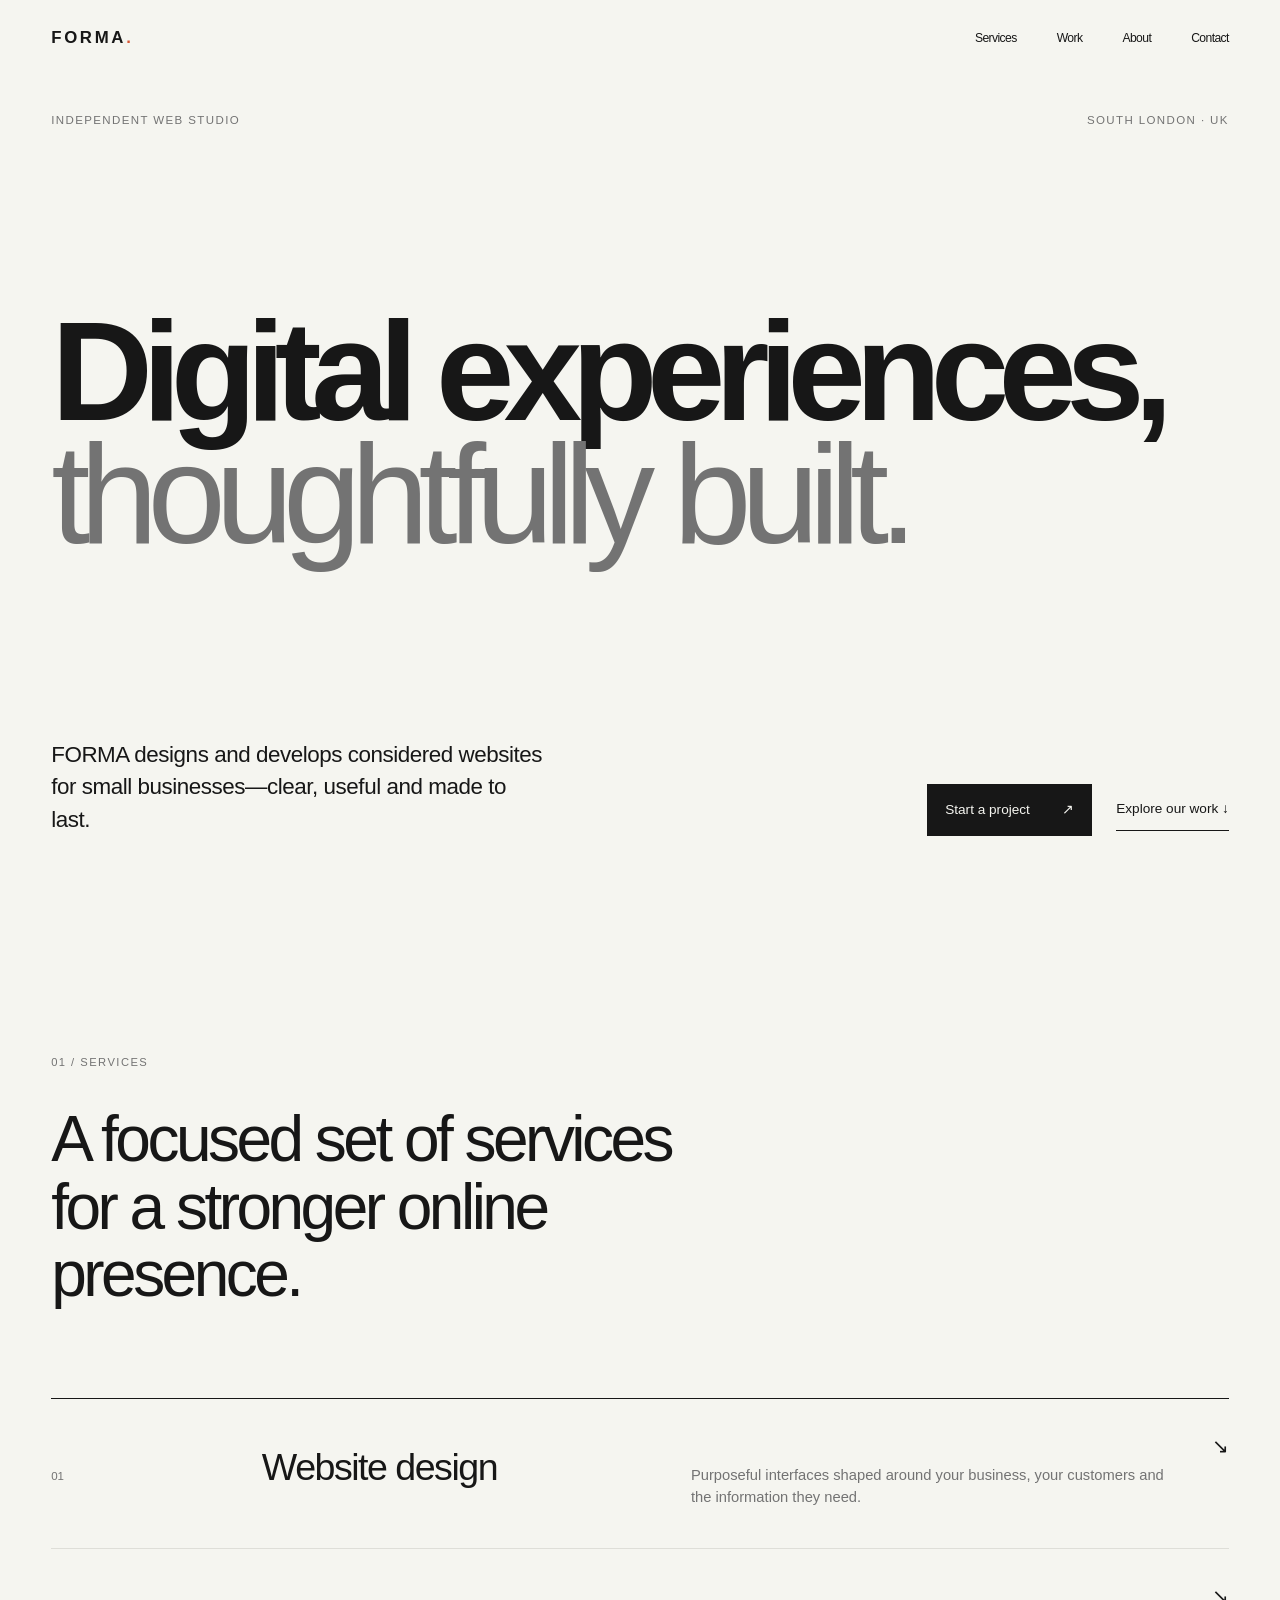
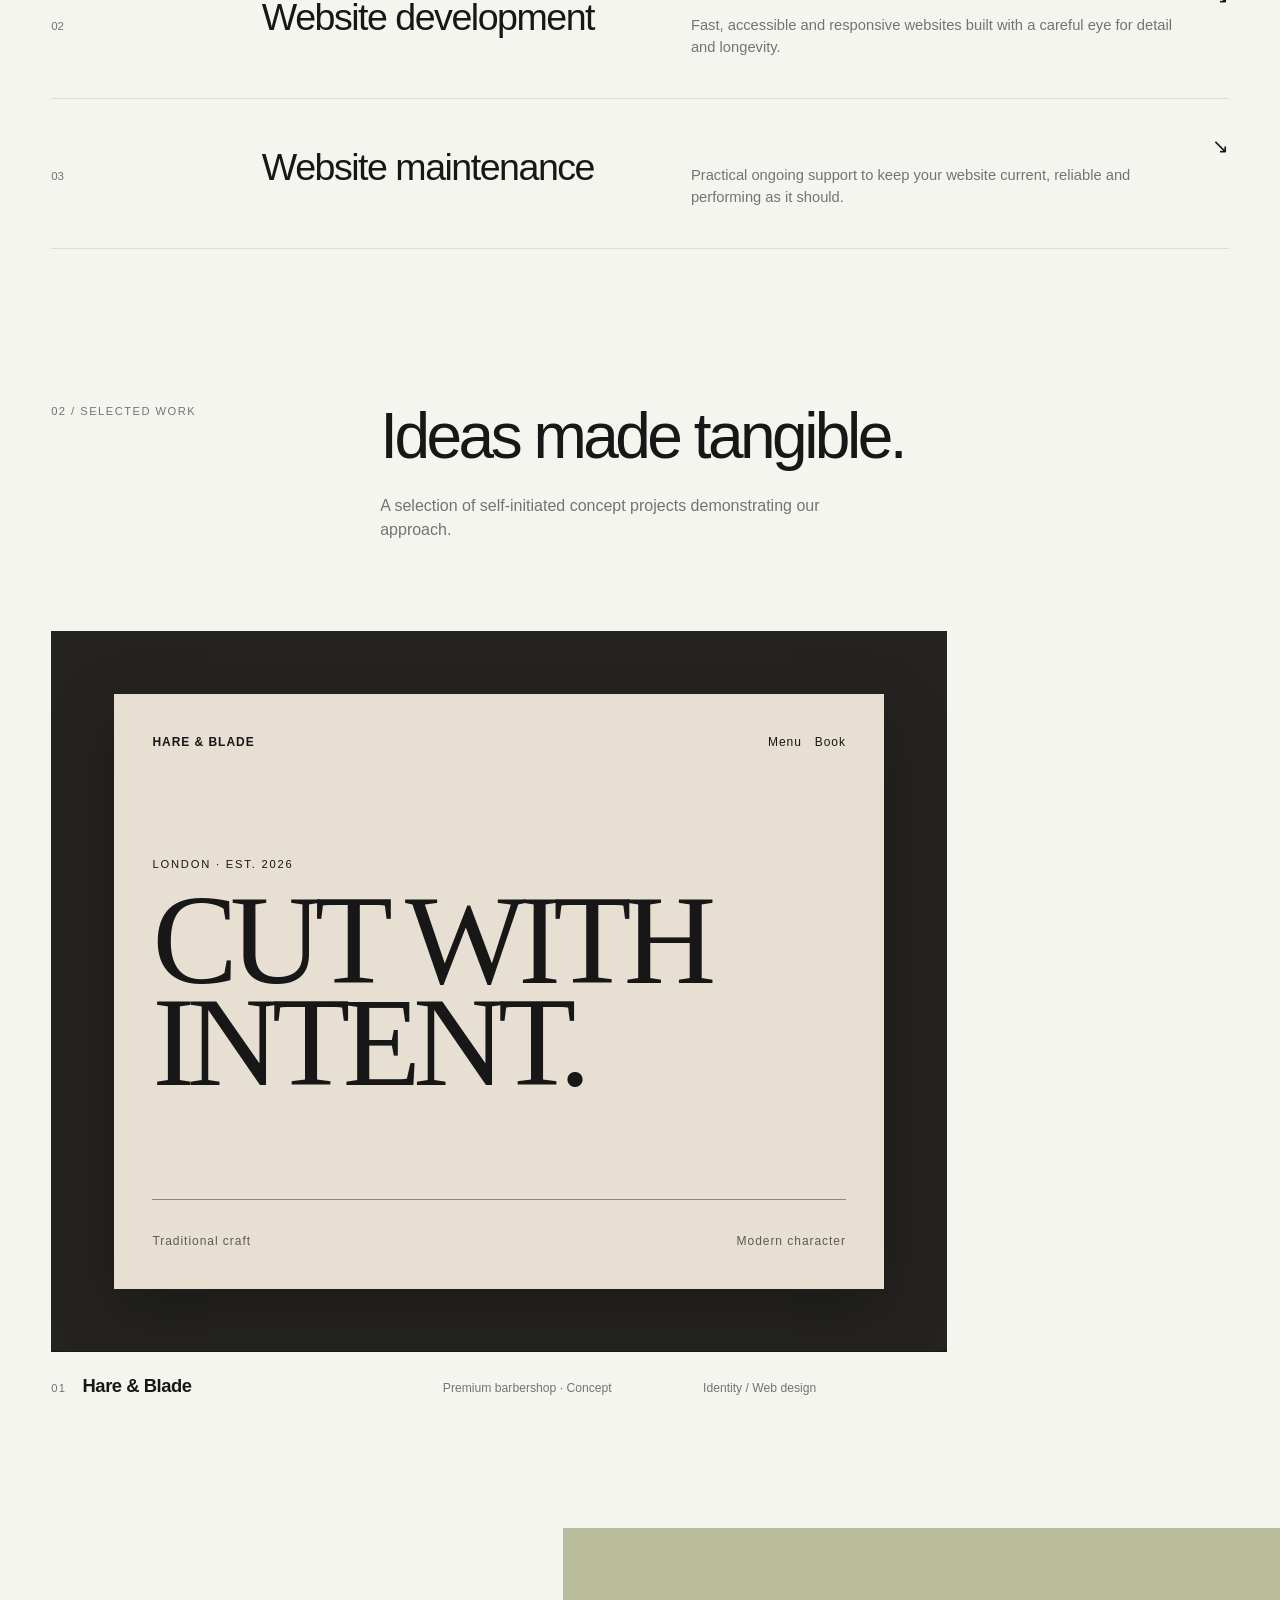
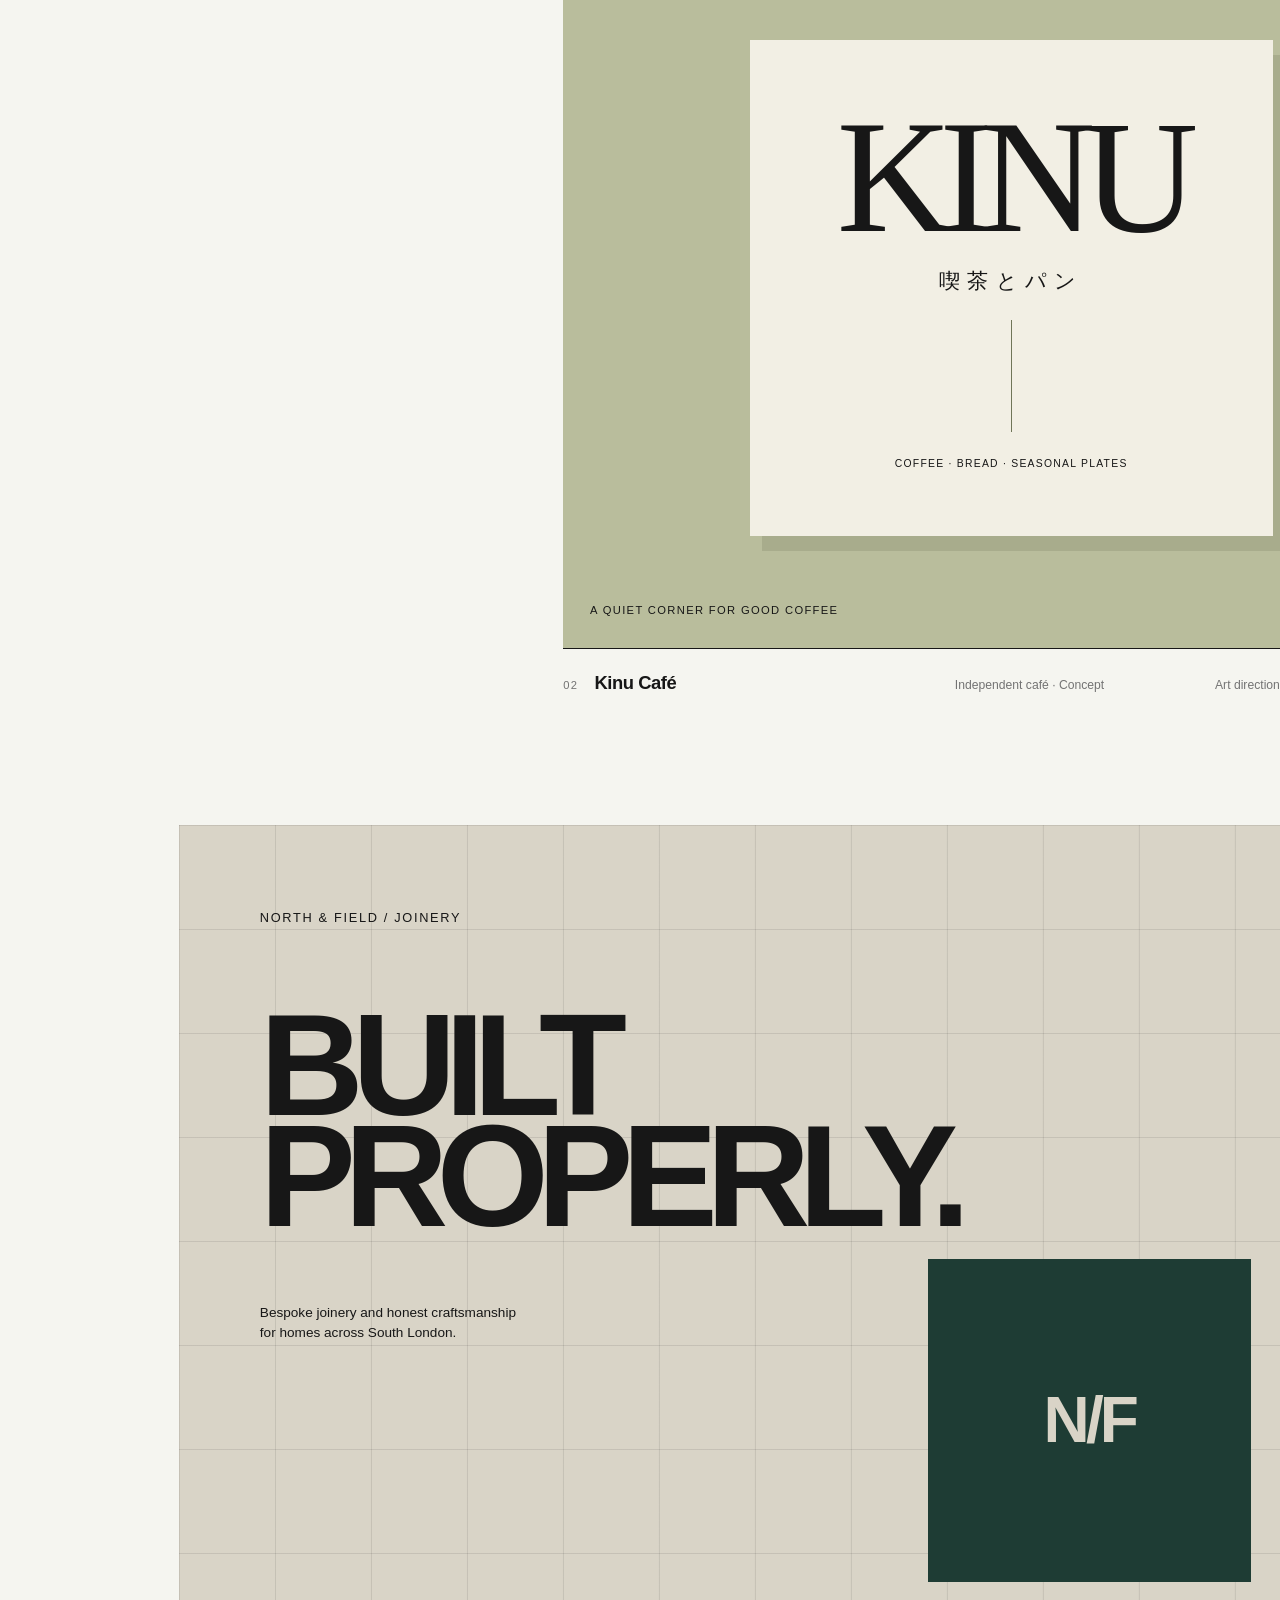
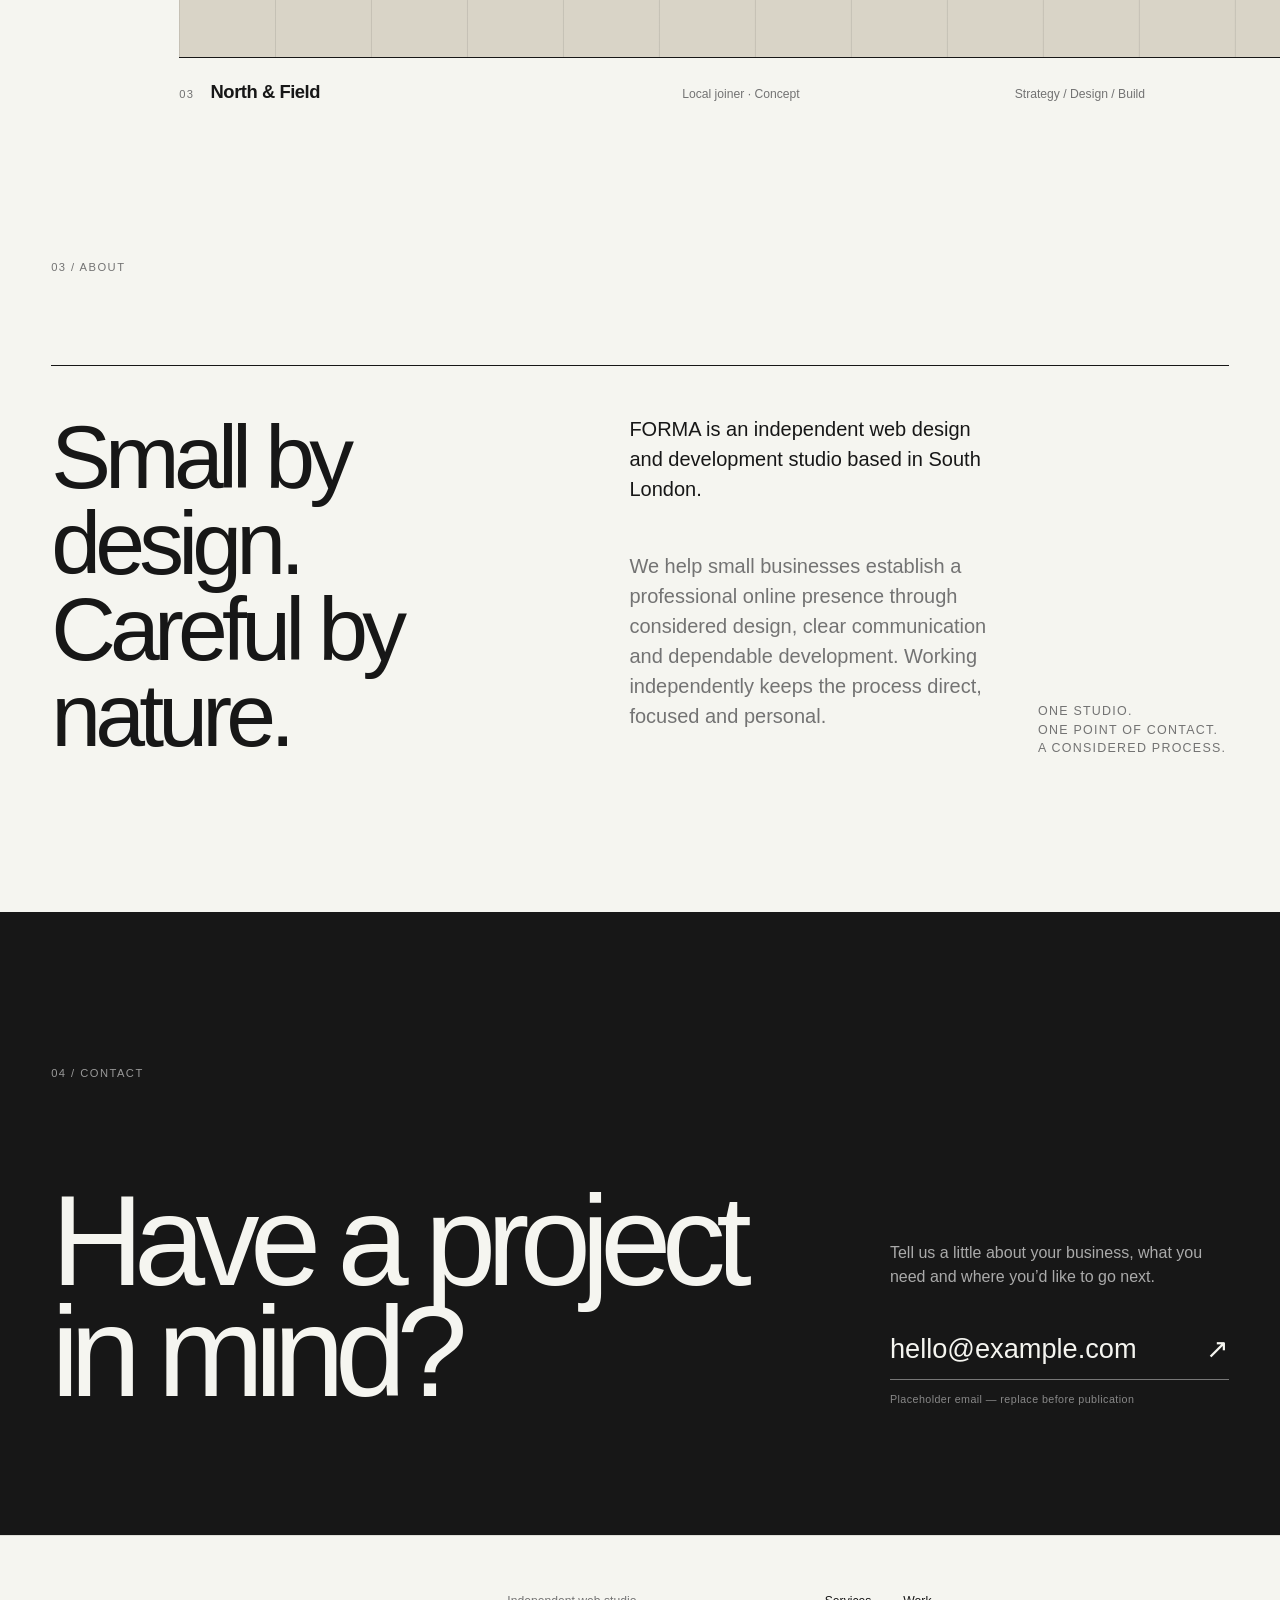
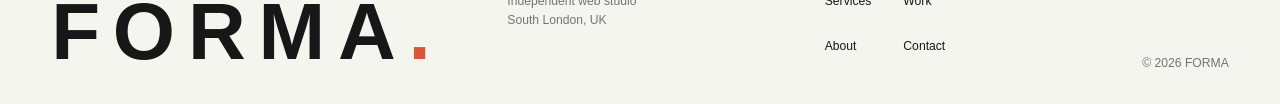
==== index.html @ 1f834561 "Initial FORMA website" ====
<!doctype html>
<html lang="en">
  <head>
    <meta charset="UTF-8" />
    <meta name="viewport" content="width=device-width, initial-scale=1.0" />
    <meta name="description" content="FORMA is an independent South London studio designing and building thoughtful websites for small businesses." />
    <meta name="theme-color" content="#f5f5f0" />
    <meta property="og:title" content="FORMA — Independent web design studio" />
    <meta property="og:description" content="Thoughtful website design, development and maintenance for small businesses." />
    <meta property="og:type" content="website" />
    <title>FORMA — Web design &amp; development studio</title>
    <link rel="stylesheet" href="styles.css" />
    <script src="script.js" defer></script>
  </head>
  <body>
    <a class="skip-link" href="#main">Skip to content</a>

    <header class="site-header" data-header>
      <div class="nav-shell">
        <a class="wordmark" href="#top" aria-label="FORMA, back to top">FORMA<span aria-hidden="true">.</span></a>

        <button class="menu-toggle" type="button" aria-expanded="false" aria-controls="primary-navigation">
          <span class="menu-label">Menu</span>
          <span class="menu-icon" aria-hidden="true"><i></i><i></i></span>
        </button>

        <nav class="primary-nav" id="primary-navigation" aria-label="Primary navigation">
          <a href="#services">Services</a>
          <a href="#work">Work</a>
          <a href="#about">About</a>
          <a href="#contact">Contact</a>
        </nav>
      </div>
    </header>

    <main id="main">
      <section class="hero section" id="top" aria-labelledby="hero-title">
        <div class="hero-kicker reveal">
          <p>Independent web studio</p>
          <p>South London · UK</p>
        </div>
        <h1 id="hero-title" class="reveal">Digital experiences,<br /><span>thoughtfully built.</span></h1>
        <div class="hero-bottom reveal">
          <p class="hero-intro">FORMA designs and develops considered websites for small businesses—clear, useful and made to last.</p>
          <div class="actions">
            <a class="button button-primary" href="#contact">Start a project <span aria-hidden="true">↗</span></a>
            <a class="text-link" href="#work">Explore our work <span aria-hidden="true">↓</span></a>
          </div>
        </div>
      </section>

      <section class="section services" id="services" aria-labelledby="services-title">
        <header class="section-heading reveal">
          <p class="eyebrow">01 / Services</p>
          <h2 id="services-title">A focused set of services for a stronger online presence.</h2>
        </header>

        <div class="service-list">
          <article class="service-item reveal">
            <p class="service-number">01</p>
            <h3>Website design</h3>
            <p>Purposeful interfaces shaped around your business, your customers and the information they need.</p>
            <span class="service-mark" aria-hidden="true">↘</span>
          </article>
          <article class="service-item reveal">
            <p class="service-number">02</p>
            <h3>Website development</h3>
            <p>Fast, accessible and responsive websites built with a careful eye for detail and longevity.</p>
            <span class="service-mark" aria-hidden="true">↘</span>
          </article>
          <article class="service-item reveal">
            <p class="service-number">03</p>
            <h3>Website maintenance</h3>
            <p>Practical ongoing support to keep your website current, reliable and performing as it should.</p>
            <span class="service-mark" aria-hidden="true">↘</span>
          </article>
        </div>
      </section>

      <section class="section work" id="work" aria-labelledby="work-title">
        <header class="section-heading split-heading reveal">
          <p class="eyebrow">02 / Selected work</p>
          <div>
            <h2 id="work-title">Ideas made tangible.</h2>
            <p class="section-note">A selection of self-initiated concept projects demonstrating our approach.</p>
          </div>
        </header>

        <div class="projects">
          <article class="project reveal">
            <div class="project-visual visual-barber" aria-label="Concept website preview for a premium barbershop">
              <div class="barber-browser">
                <div class="mock-nav"><b>HARE &amp; BLADE</b><span>Menu&nbsp;&nbsp; Book</span></div>
                <p class="barber-overline">LONDON · EST. 2026</p>
                <p class="barber-display">CUT WITH<br />INTENT.</p>
                <div class="barber-footer"><span>Traditional craft</span><span>Modern character</span></div>
              </div>
            </div>
            <div class="project-meta">
              <div><p class="project-index">01</p><h3>Hare &amp; Blade</h3></div>
              <p>Premium barbershop · Concept</p>
              <p>Identity / Web design</p>
            </div>
          </article>

          <article class="project reveal">
            <div class="project-visual visual-cafe" aria-label="Concept website preview for an independent café">
              <div class="cafe-stamp">OPEN<br />DAILY</div>
              <div class="cafe-card">
                <p class="cafe-name">KINU</p>
                <p class="cafe-jp" lang="ja">喫茶とパン</p>
                <div class="cafe-lines"></div>
                <p>COFFEE · BREAD · SEASONAL PLATES</p>
              </div>
              <p class="cafe-side">A quiet corner for good coffee</p>
            </div>
            <div class="project-meta">
              <div><p class="project-index">02</p><h3>Kinu Café</h3></div>
              <p>Independent café · Concept</p>
              <p>Art direction / Web design</p>
            </div>
          </article>

          <article class="project reveal">
            <div class="project-visual visual-trade" aria-label="Concept website preview for a local tradesperson">
              <div class="trade-grid" aria-hidden="true"></div>
              <div class="trade-copy">
                <p class="trade-label">NORTH &amp; FIELD / JOINERY</p>
                <p class="trade-display">BUILT<br />PROPERLY.</p>
                <p class="trade-detail">Bespoke joinery and honest craftsmanship<br />for homes across South London.</p>
              </div>
              <div class="trade-block" aria-hidden="true"><span>N/F</span></div>
            </div>
            <div class="project-meta">
              <div><p class="project-index">03</p><h3>North &amp; Field</h3></div>
              <p>Local joiner · Concept</p>
              <p>Strategy / Design / Build</p>
            </div>
          </article>
        </div>
      </section>

      <section class="section about" id="about" aria-labelledby="about-title">
        <header class="section-heading reveal">
          <p class="eyebrow">03 / About</p>
        </header>
        <div class="about-grid">
          <h2 id="about-title" class="reveal">Small by design.<br />Careful by nature.</h2>
          <div class="about-copy reveal">
            <p>FORMA is an independent web design and development studio based in South London.</p>
            <p>We help small businesses establish a professional online presence through considered design, clear communication and dependable development. Working independently keeps the process direct, focused and personal.</p>
          </div>
          <p class="about-aside reveal">One studio.<br />One point of contact.<br />A considered process.</p>
        </div>
      </section>

      <section class="section contact" id="contact" aria-labelledby="contact-title">
        <p class="eyebrow reveal">04 / Contact</p>
        <div class="contact-grid">
          <h2 id="contact-title" class="reveal">Have a project<br />in mind?</h2>
          <div class="contact-action reveal">
            <p>Tell us a little about your business, what you need and where you’d like to go next.</p>
            <a href="mailto:hello@example.com" aria-label="Email hello at example dot com, placeholder address">hello@example.com <span aria-hidden="true">↗</span></a>
            <small>Placeholder email — replace before publication</small>
          </div>
        </div>
      </section>
    </main>

    <footer class="site-footer">
      <a class="wordmark footer-mark" href="#top">FORMA<span aria-hidden="true">.</span></a>
      <p>Independent web studio<br />South London, UK</p>
      <nav aria-label="Footer navigation">
        <a href="#services">Services</a>
        <a href="#work">Work</a>
        <a href="#about">About</a>
        <a href="#contact">Contact</a>
      </nav>
      <p class="copyright">© <span data-year>2026</span> FORMA</p>
    </footer>
  </body>
</html>
---- styles.css ----
:root {
  --paper: #f5f5f0;
  --ink: #171717;
  --muted: #737373;
  --line: #deded8;
  --white: #fff;
  --accent: #d75635;
  --pad: clamp(1.25rem, 4vw, 4.5rem);
  --max: 1600px;
  --ease: cubic-bezier(0.22, 1, 0.36, 1);
}

*, *::before, *::after { box-sizing: border-box; }
html { scroll-behavior: smooth; }
body {
  margin: 0;
  background: var(--paper);
  color: var(--ink);
  font-family: Inter, ui-sans-serif, -apple-system, BlinkMacSystemFont, "Segoe UI", sans-serif;
  font-size: 1rem;
  line-height: 1.5;
  -webkit-font-smoothing: antialiased;
}
body.menu-open { overflow: hidden; }
a { color: inherit; text-decoration: none; }
button { color: inherit; font: inherit; }
p, h1, h2, h3 { margin: 0; }

.skip-link {
  position: fixed;
  z-index: 100;
  left: 1rem;
  top: 1rem;
  padding: .7rem 1rem;
  background: var(--ink);
  color: var(--paper);
  transform: translateY(-180%);
  transition: transform .2s;
}
.skip-link:focus { transform: translateY(0); }

.site-header {
  position: fixed;
  z-index: 20;
  top: 0;
  left: 0;
  width: 100%;
  border-bottom: 1px solid transparent;
  transition: background .25s, border-color .25s;
}
.site-header.scrolled { background: rgb(245 245 240 / 92%); border-color: var(--line); backdrop-filter: blur(12px); }
.nav-shell {
  display: flex;
  align-items: center;
  justify-content: space-between;
  max-width: var(--max);
  height: 4.75rem;
  margin: 0 auto;
  padding: 0 var(--pad);
}
.wordmark { font-size: 1.05rem; font-weight: 800; letter-spacing: .16em; }
.wordmark span { color: var(--accent); }
.menu-toggle { display: flex; align-items: center; gap: .7rem; border: 0; background: none; cursor: pointer; }
.menu-label { font-size: .75rem; text-transform: uppercase; letter-spacing: .1em; }
.menu-icon { display: grid; gap: 5px; width: 21px; }
.menu-icon i { display: block; height: 1px; background: currentColor; transition: transform .25s, opacity .25s; }
.menu-toggle[aria-expanded="true"] .menu-icon i:first-child { transform: translateY(3px) rotate(45deg); }
.menu-toggle[aria-expanded="true"] .menu-icon i:last-child { transform: translateY(-3px) rotate(-45deg); }
.primary-nav {
  position: fixed;
  inset: 4.75rem 0 0;
  display: flex;
  flex-direction: column;
  padding: 3rem var(--pad);
  background: var(--paper);
  visibility: hidden;
  opacity: 0;
  transform: translateY(-1rem);
  transition: opacity .25s, transform .25s, visibility .25s;
}
.primary-nav.open { visibility: visible; opacity: 1; transform: none; }
.primary-nav a { padding: 1rem 0; border-bottom: 1px solid var(--line); font-size: clamp(2rem, 10vw, 4rem); letter-spacing: -.05em; }

.section, .site-footer { max-width: var(--max); margin: 0 auto; padding-inline: var(--pad); }
.hero {
  display: flex;
  min-height: 100svh;
  flex-direction: column;
  justify-content: space-between;
  padding-top: 7rem;
  padding-bottom: clamp(2rem, 5vw, 4rem);
}
.hero-kicker { display: flex; justify-content: space-between; color: var(--muted); font-size: .72rem; text-transform: uppercase; letter-spacing: .12em; }
.hero h1 { max-width: 15ch; font-size: clamp(3.4rem, 11vw, 10.5rem); font-weight: 600; line-height: .87; letter-spacing: -.075em; }
.hero h1 span { color: var(--muted); font-weight: 400; }
.hero-bottom { display: grid; gap: 2rem; }
.hero-intro { max-width: 31rem; font-size: clamp(1.05rem, 2vw, 1.4rem); line-height: 1.45; letter-spacing: -.02em; }
.actions { display: flex; flex-wrap: wrap; align-items: center; gap: 1.5rem; }
.button { display: inline-flex; min-height: 3.25rem; align-items: center; justify-content: space-between; gap: 2rem; padding: 0 1.15rem; font-size: .85rem; }
.button-primary { background: var(--ink); color: var(--paper); }
.button-primary:hover, .button-primary:focus-visible { background: var(--accent); }
.text-link { padding-block: .65rem; border-bottom: 1px solid var(--ink); font-size: .85rem; }
.button, .text-link, .primary-nav a, .site-footer a { transition: color .2s, background .2s, opacity .2s; }

.services, .work, .about, .contact { padding-top: clamp(6rem, 12vw, 11rem); }
.section-heading { padding-bottom: clamp(3rem, 7vw, 6rem); }
.eyebrow, .project-index { color: var(--muted); font-size: .7rem; text-transform: uppercase; letter-spacing: .13em; }
.section-heading h2 { max-width: 19ch; margin-top: 2.25rem; font-size: clamp(2rem, 5vw, 4.8rem); font-weight: 450; line-height: 1.05; letter-spacing: -.055em; }
.service-list { border-top: 1px solid var(--ink); }
.service-item { position: relative; display: grid; gap: 1.25rem; padding: 2rem 2.6rem 2rem 0; border-bottom: 1px solid var(--line); }
.service-number { color: var(--muted); font-size: .72rem; }
.service-item h3 { font-size: clamp(1.45rem, 3vw, 2.35rem); font-weight: 450; letter-spacing: -.04em; }
.service-item > p:nth-of-type(2) { max-width: 31rem; color: var(--muted); font-size: .92rem; }
.service-mark { position: absolute; top: 2rem; right: 0; font-size: 1.25rem; transition: transform .3s var(--ease); }
.service-item:hover .service-mark { transform: translate(4px, 4px); }

.split-heading { display: grid; gap: 2rem; }
.split-heading h2 { margin-top: 0; }
.section-note { max-width: 30rem; margin-top: 1.5rem; color: var(--muted); }
.projects { display: grid; gap: clamp(4.5rem, 10vw, 9rem); }
.project-visual { position: relative; overflow: hidden; min-height: clamp(22rem, 72vw, 55rem); }
.project-meta { display: grid; gap: 1rem; padding-top: 1.25rem; border-top: 1px solid var(--ink); }
.project-meta > div { display: flex; gap: 1rem; align-items: baseline; }
.project-meta h3 { font-size: 1.15rem; font-weight: 550; letter-spacing: -.025em; }
.project-meta > p { color: var(--muted); font-size: .76rem; }

.visual-barber { display: grid; place-items: center; padding: 7%; background: #242320; }
.barber-browser { display: flex; width: 100%; height: 100%; min-height: 19rem; flex-direction: column; padding: 5%; background: #e6dfd2; box-shadow: 0 22px 60px rgb(0 0 0 / 25%); }
.mock-nav, .barber-footer { display: flex; justify-content: space-between; font-size: clamp(.42rem, 1vw, .75rem); letter-spacing: .08em; }
.barber-overline { margin: auto 0 1rem; font-size: clamp(.45rem, 1vw, .7rem); letter-spacing: .16em; }
.barber-display { font-family: Georgia, serif; font-size: clamp(2.7rem, 10vw, 8rem); line-height: .8; letter-spacing: -.06em; }
.barber-footer { margin-top: auto; padding-top: 2rem; border-top: 1px solid #8e877c; color: #5e5a53; }

.visual-cafe { display: grid; place-items: center; padding: 10%; background: #b9bd9c; }
.cafe-card { width: min(73%, 640px); padding: 9% 8%; background: #f2efe4; text-align: center; box-shadow: 12px 15px 0 rgb(71 76 51 / 15%); }
.cafe-name { font-family: Georgia, serif; font-size: clamp(3.5rem, 15vw, 10rem); line-height: .9; letter-spacing: -.08em; }
.cafe-jp { margin-top: 1rem; font-size: clamp(.8rem, 2vw, 1.3rem); letter-spacing: .35em; }
.cafe-lines { width: 1px; height: clamp(3rem, 9vw, 7rem); margin: 1.5rem auto; background: #707558; }
.cafe-card > p:last-child { font-size: clamp(.4rem, 1vw, .65rem); letter-spacing: .12em; }
.cafe-stamp { position: absolute; top: 6%; right: 5%; display: grid; width: clamp(3.5rem, 9vw, 6rem); aspect-ratio: 1; place-items: center; border: 1px solid #5f634b; border-radius: 50%; font-size: clamp(.5rem, 1vw, .75rem); line-height: 1.2; text-align: center; transform: rotate(10deg); }
.cafe-side { position: absolute; bottom: 4%; left: 3%; font-size: clamp(.45rem, 1vw, .7rem); letter-spacing: .12em; text-transform: uppercase; }

.visual-trade { background: #d9d4c7; }
.trade-grid { position: absolute; inset: 0; background-image: linear-gradient(rgb(23 23 23 / 10%) 1px, transparent 1px), linear-gradient(90deg, rgb(23 23 23 / 10%) 1px, transparent 1px); background-size: 8.333% 12.5%; }
.trade-copy { position: absolute; z-index: 1; top: 10%; left: 7%; }
.trade-label { font-size: clamp(.5rem, 1vw, .8rem); letter-spacing: .13em; }
.trade-display { margin-top: 12%; font-size: clamp(3.2rem, 12vw, 9rem); font-weight: 750; line-height: .77; letter-spacing: -.08em; }
.trade-detail { margin-top: 10%; font-size: clamp(.55rem, 1.2vw, .85rem); }
.trade-block { position: absolute; right: 7%; bottom: 9%; display: grid; width: 28%; aspect-ratio: 1; place-items: center; background: #1e3c34; color: #d9d4c7; }
.trade-block span { font-size: clamp(1rem, 5vw, 4rem); font-weight: 700; letter-spacing: -.06em; }

.about-grid { display: grid; gap: 3rem; padding-block: clamp(1rem, 4vw, 3rem) clamp(6rem, 12vw, 11rem); border-top: 1px solid var(--ink); }
.about h2 { font-size: clamp(2.6rem, 7vw, 6.5rem); font-weight: 450; line-height: .96; letter-spacing: -.065em; }
.about-copy { display: grid; gap: 1.2rem; max-width: 36rem; font-size: clamp(1rem, 2vw, 1.25rem); }
.about-copy p + p { color: var(--muted); }
.about-aside { align-self: end; color: var(--muted); font-size: .78rem; text-transform: uppercase; letter-spacing: .1em; }

.contact { max-width: none; padding-bottom: clamp(5rem, 10vw, 9rem); background: var(--ink); color: var(--paper); }
.contact > * { max-width: calc(var(--max) - (2 * var(--pad))); margin-inline: auto; }
.contact .eyebrow { color: #999; }
.contact-grid { display: grid; gap: 3rem; margin-top: clamp(3rem, 8vw, 7rem); }
.contact h2 { font-size: clamp(3.2rem, 10vw, 9rem); font-weight: 450; line-height: .87; letter-spacing: -.075em; }
.contact-action { align-self: end; }
.contact-action > p { max-width: 26rem; color: #aaa; }
.contact-action a { display: flex; justify-content: space-between; margin-top: 2.5rem; padding-bottom: .6rem; border-bottom: 1px solid #777; font-size: clamp(1.1rem, 2.4vw, 1.7rem); }
.contact-action a:hover, .contact-action a:focus-visible { border-color: var(--paper); }
.contact-action small { display: block; margin-top: .7rem; color: #888; font-size: .67rem; letter-spacing: .04em; }

.site-footer { display: grid; gap: 2.5rem; padding-top: 3.5rem; padding-bottom: 2rem; border-top: 1px solid var(--line); font-size: .76rem; }
.footer-mark { font-size: clamp(2rem, 7vw, 5rem); line-height: 1; }
.site-footer > p { color: var(--muted); }
.site-footer nav { display: grid; grid-template-columns: repeat(2, max-content); gap: .6rem 2rem; }
.site-footer nav a:hover, .site-footer nav a:focus-visible { color: var(--accent); }
.copyright { align-self: end; }

.reveal { opacity: 0; transform: translateY(24px); transition: opacity .75s var(--ease), transform .75s var(--ease); }
.reveal.is-visible { opacity: 1; transform: none; }
:focus-visible { outline: 2px solid var(--accent); outline-offset: 4px; }

@media (min-width: 48rem) {
  .menu-toggle { display: none; }
  .primary-nav { position: static; display: flex; visibility: visible; opacity: 1; transform: none; flex-direction: row; gap: 2.5rem; padding: 0; background: none; }
  .primary-nav a { padding: .4rem 0; border: 0; font-size: .76rem; }
  .primary-nav a:hover, .primary-nav a:focus-visible { color: var(--muted); }
  .hero-bottom { grid-template-columns: 1fr auto; align-items: end; }
  .service-item { grid-template-columns: .45fr 1fr 1.25fr; align-items: baseline; gap: 2rem; padding-block: 2.5rem; }
  .split-heading { grid-template-columns: .7fr 2fr; }
  .project-meta { grid-template-columns: 1fr .65fr .65fr; align-items: baseline; }
  .about-grid { grid-template-columns: 1.25fr .85fr .45fr; }
  .contact-grid { grid-template-columns: 1.4fr .6fr; }
  .site-footer { grid-template-columns: 1.2fr .8fr .8fr auto; }
}

@media (min-width: 75rem) {
  .projects { grid-template-columns: repeat(12, 1fr); }
  .project { grid-column: span 8; }
  .project:nth-child(2) { grid-column: 5 / span 8; }
  .project:nth-child(3) { grid-column: 2 / span 10; }
  .project-visual { min-height: 45rem; }
  .project:nth-child(3) .project-visual { min-height: 52rem; }
}

@media (prefers-reduced-motion: reduce) {
  html { scroll-behavior: auto; }
  *, *::before, *::after { scroll-behavior: auto !important; transition-duration: .01ms !important; animation-duration: .01ms !important; animation-iteration-count: 1 !important; }
  .reveal { opacity: 1; transform: none; }
}
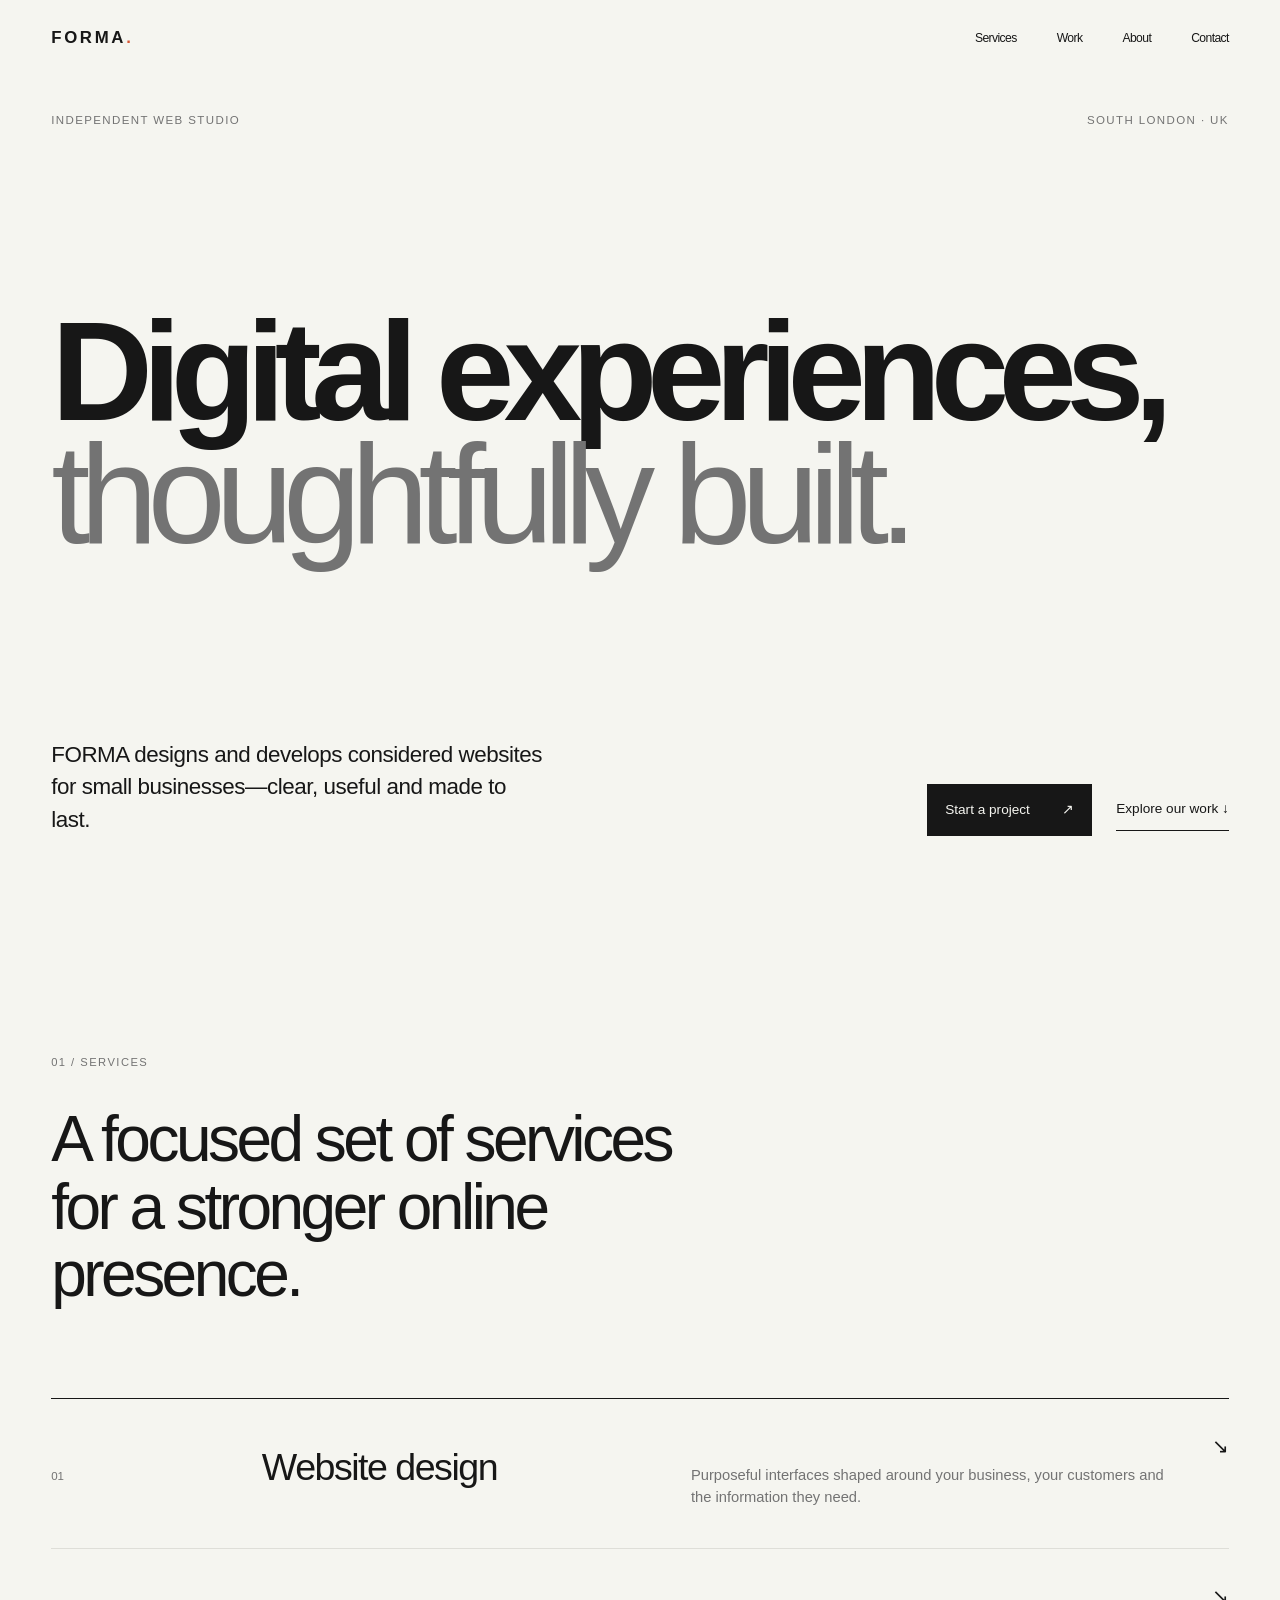
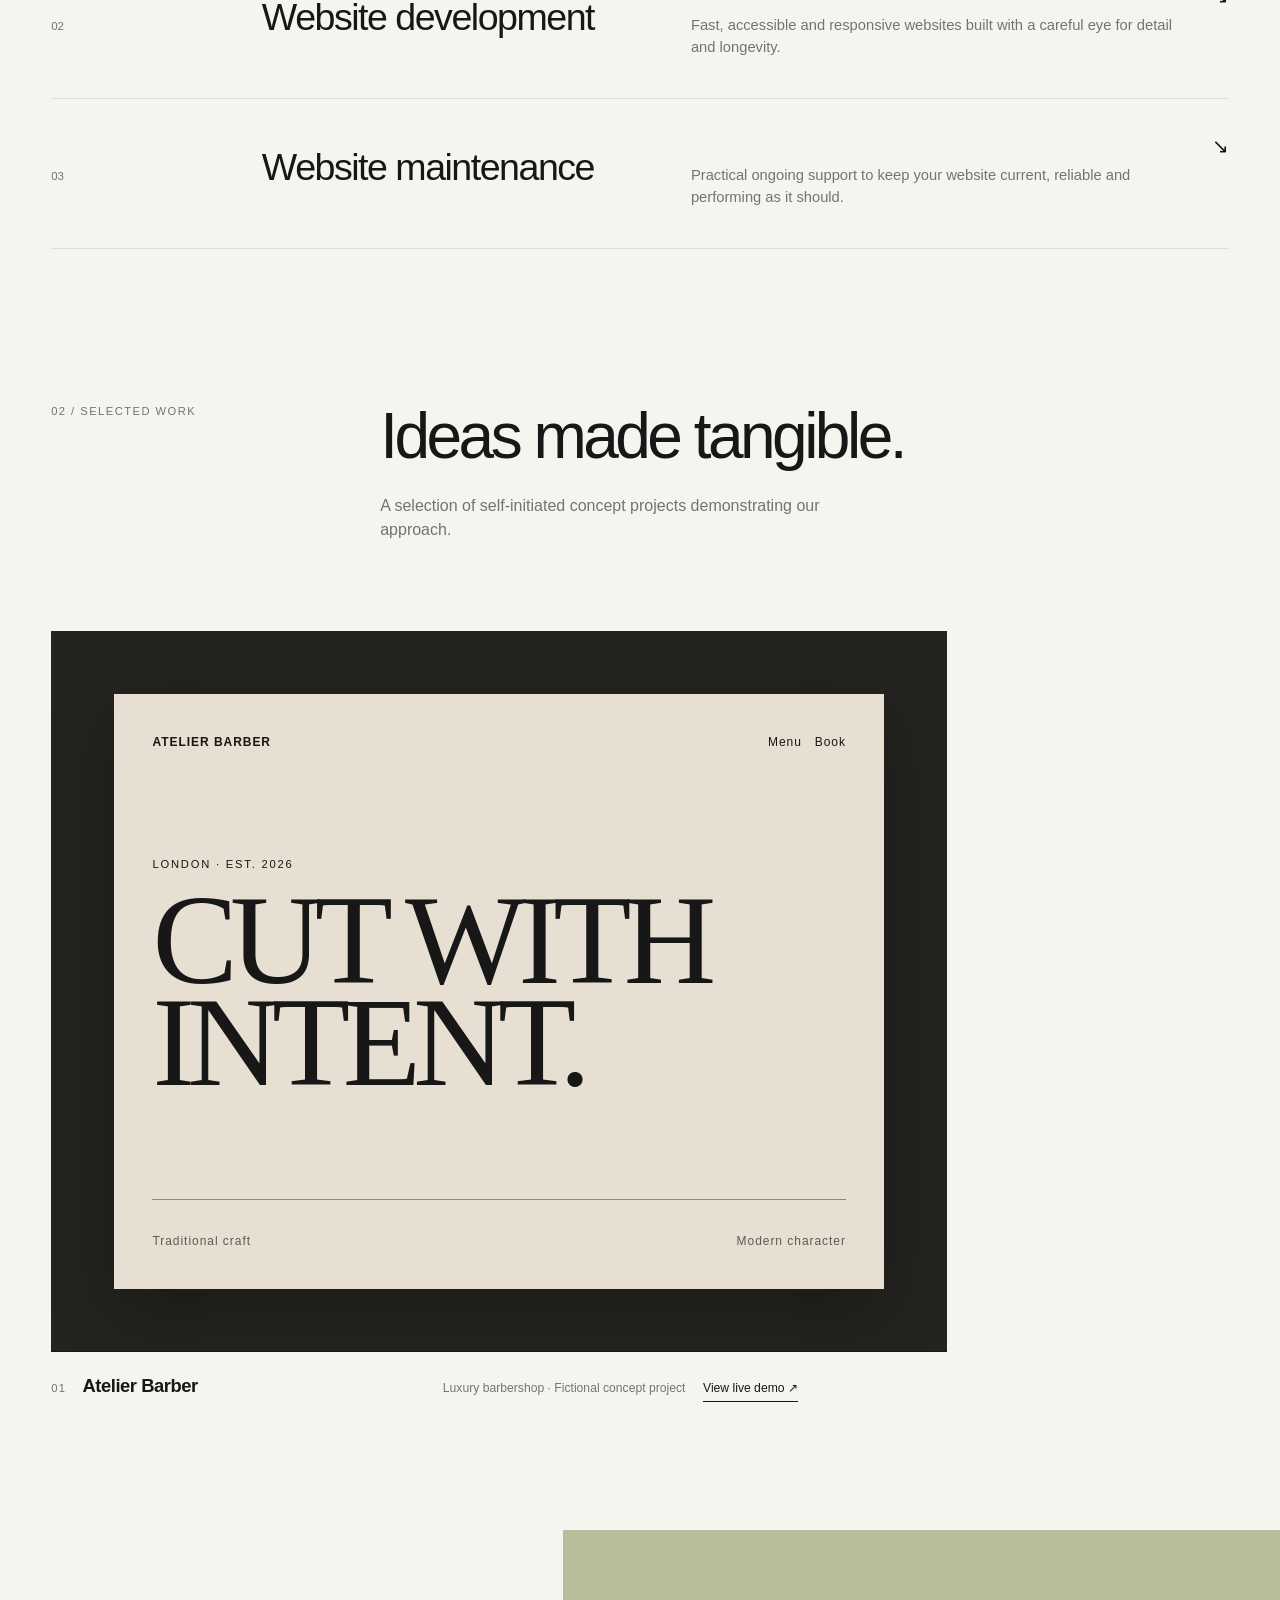
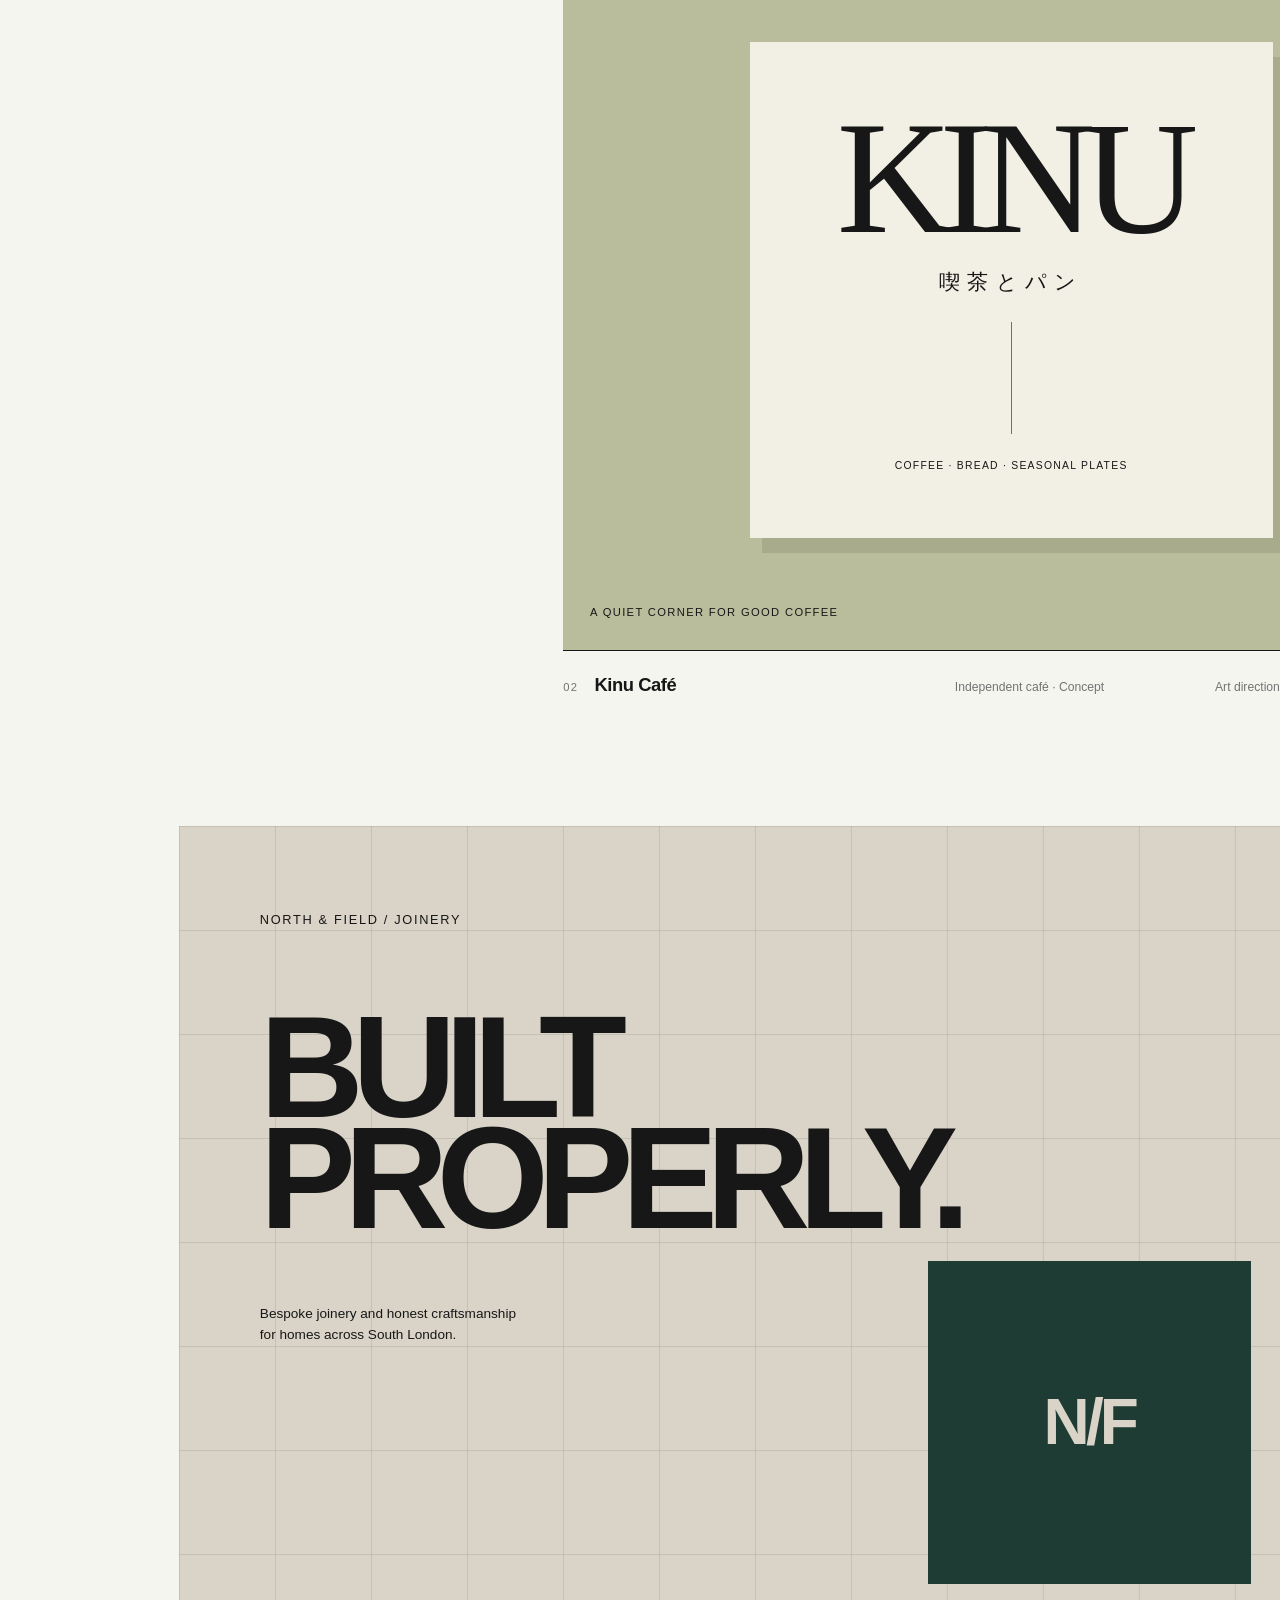
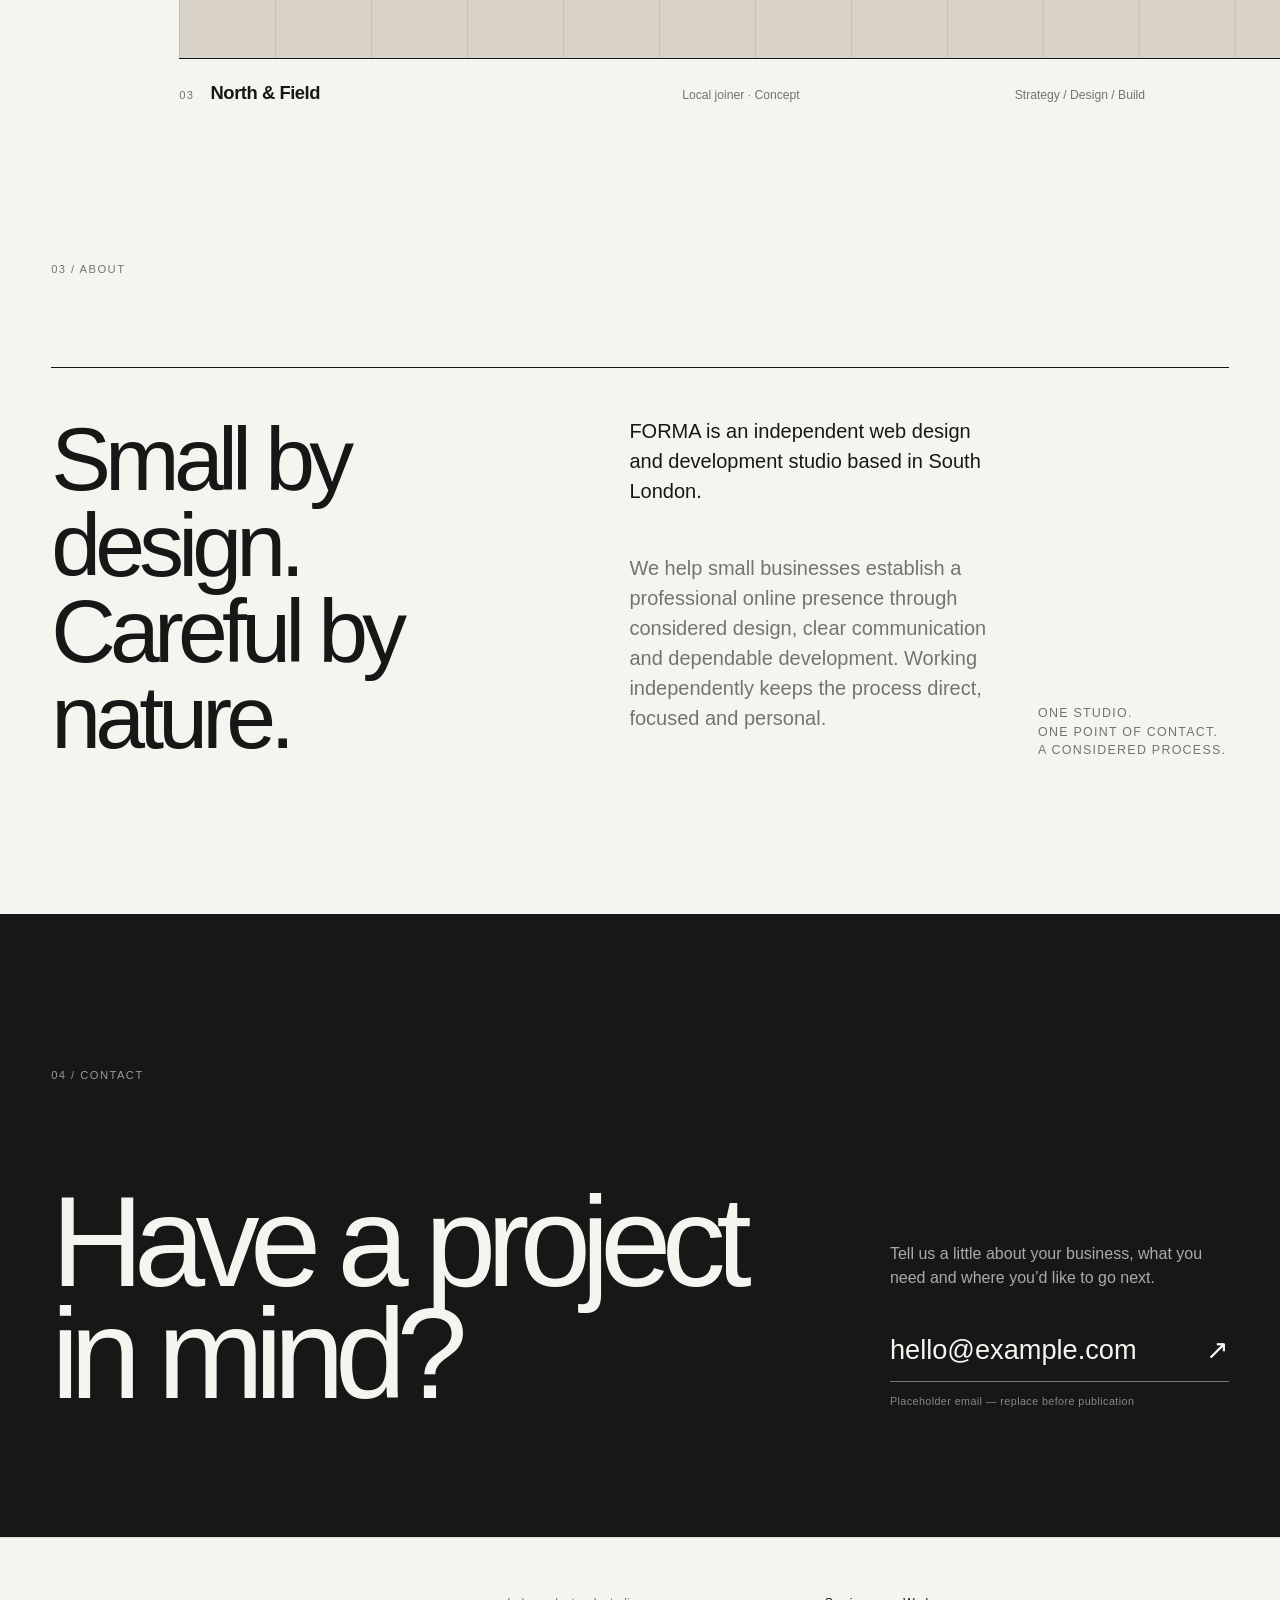
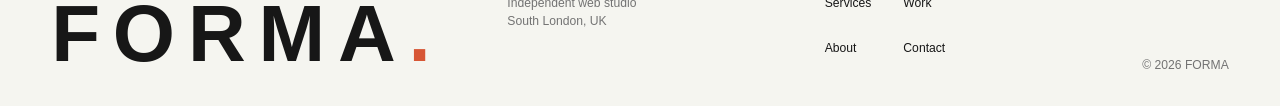
==== commit 4f85d578: "Link ATELIER BARBER portfolio demo" ====
--- a/index.html
+++ b/index.html
@@ -88,18 +88,18 @@
 
         <div class="projects">
           <article class="project reveal">
-            <div class="project-visual visual-barber" aria-label="Concept website preview for a premium barbershop">
+            <div class="project-visual visual-barber" aria-label="Concept website preview for Atelier Barber, a fictional luxury barbershop">
               <div class="barber-browser">
-                <div class="mock-nav"><b>HARE &amp; BLADE</b><span>Menu&nbsp;&nbsp; Book</span></div>
+                <div class="mock-nav"><b>ATELIER BARBER</b><span>Menu&nbsp;&nbsp; Book</span></div>
                 <p class="barber-overline">LONDON · EST. 2026</p>
                 <p class="barber-display">CUT WITH<br />INTENT.</p>
                 <div class="barber-footer"><span>Traditional craft</span><span>Modern character</span></div>
               </div>
             </div>
             <div class="project-meta">
-              <div><p class="project-index">01</p><h3>Hare &amp; Blade</h3></div>
-              <p>Premium barbershop · Concept</p>
-              <p>Identity / Web design</p>
+              <div><p class="project-index">01</p><h3>Atelier Barber</h3></div>
+              <p>Luxury barbershop · Fictional concept project</p>
+              <a class="project-link" href="../demos/barbershop/index.html">View live demo <span aria-hidden="true">↗</span></a>
             </div>
           </article>
 
--- a/styles.css
+++ b/styles.css
@@ -123,6 +123,8 @@
 .project-meta > div { display: flex; gap: 1rem; align-items: baseline; }
 .project-meta h3 { font-size: 1.15rem; font-weight: 550; letter-spacing: -.025em; }
 .project-meta > p { color: var(--muted); font-size: .76rem; }
+.project-link { width: fit-content; padding-bottom: .2rem; border-bottom: 1px solid var(--ink); font-size: .76rem; }
+.project-link:hover, .project-link:focus-visible { color: var(--accent); border-color: var(--accent); }
 
 .visual-barber { display: grid; place-items: center; padding: 7%; background: #242320; }
 .barber-browser { display: flex; width: 100%; height: 100%; min-height: 19rem; flex-direction: column; padding: 5%; background: #e6dfd2; box-shadow: 0 22px 60px rgb(0 0 0 / 25%); }
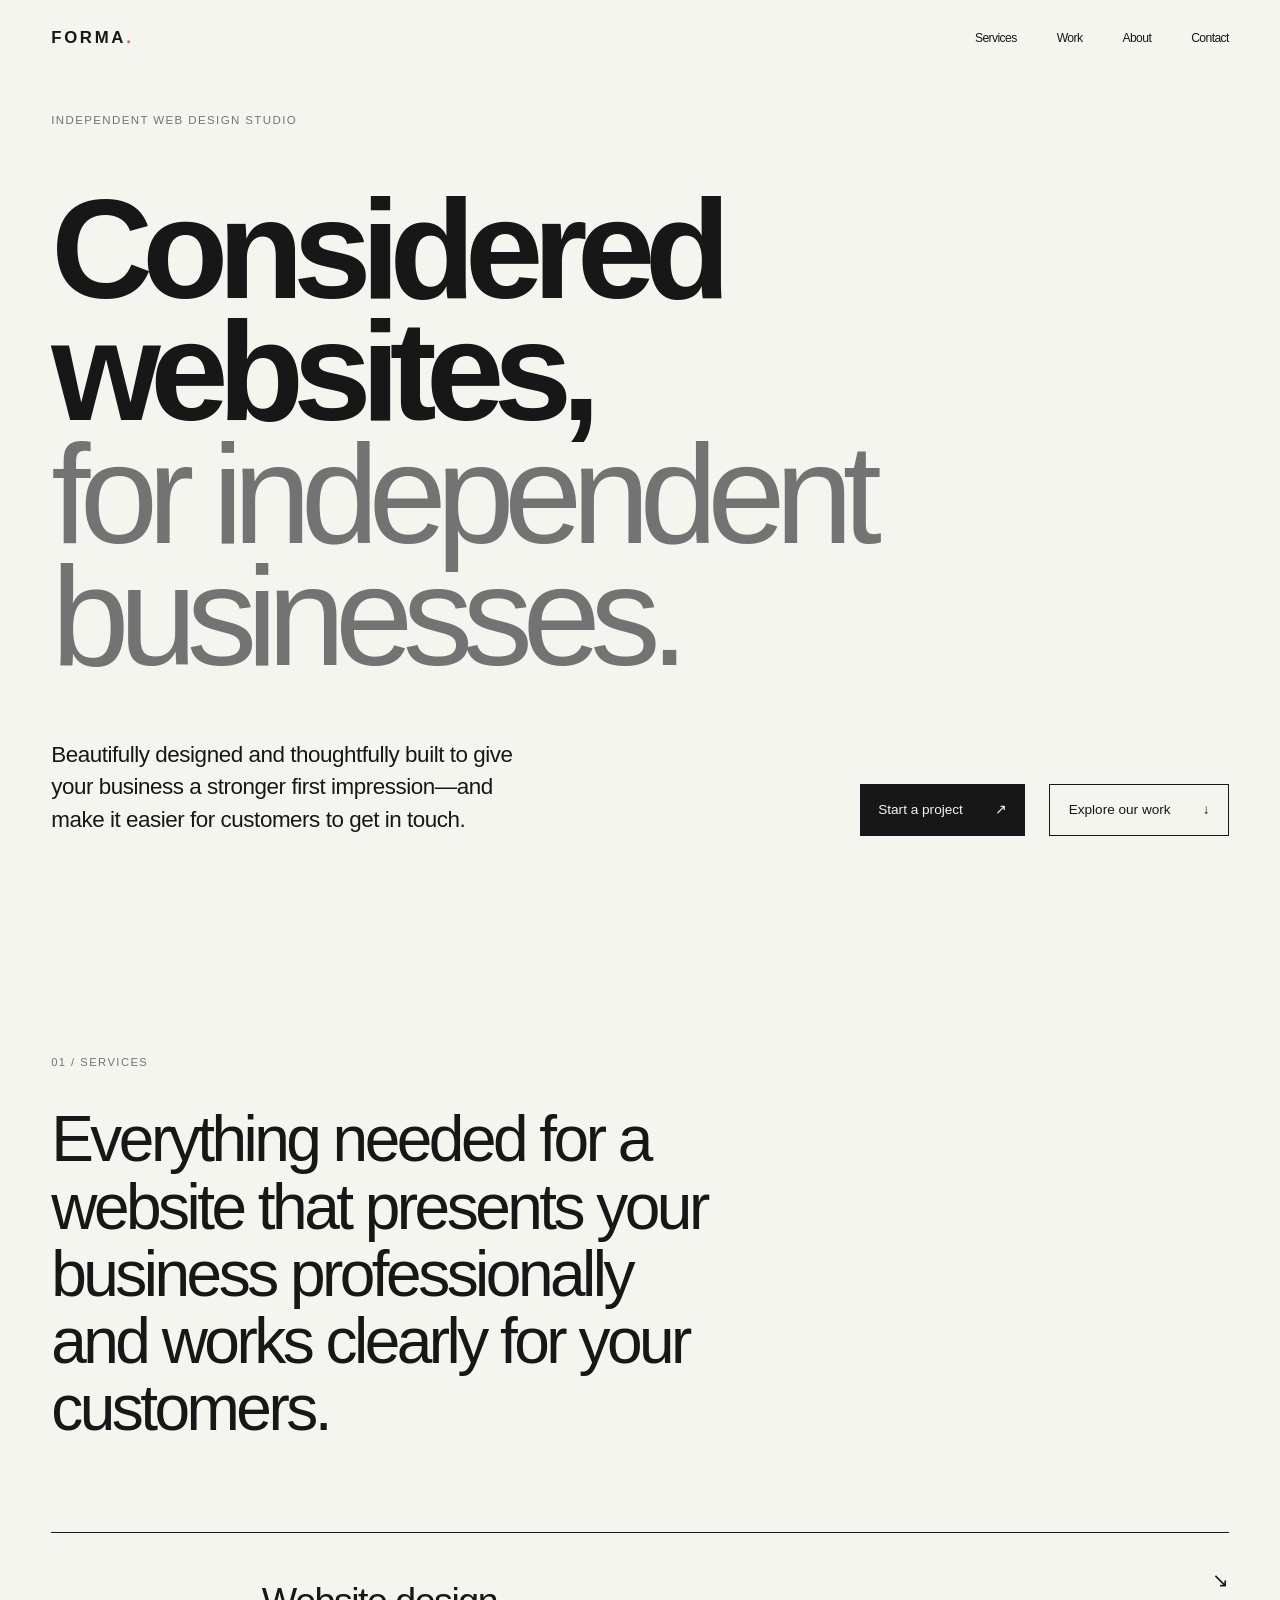
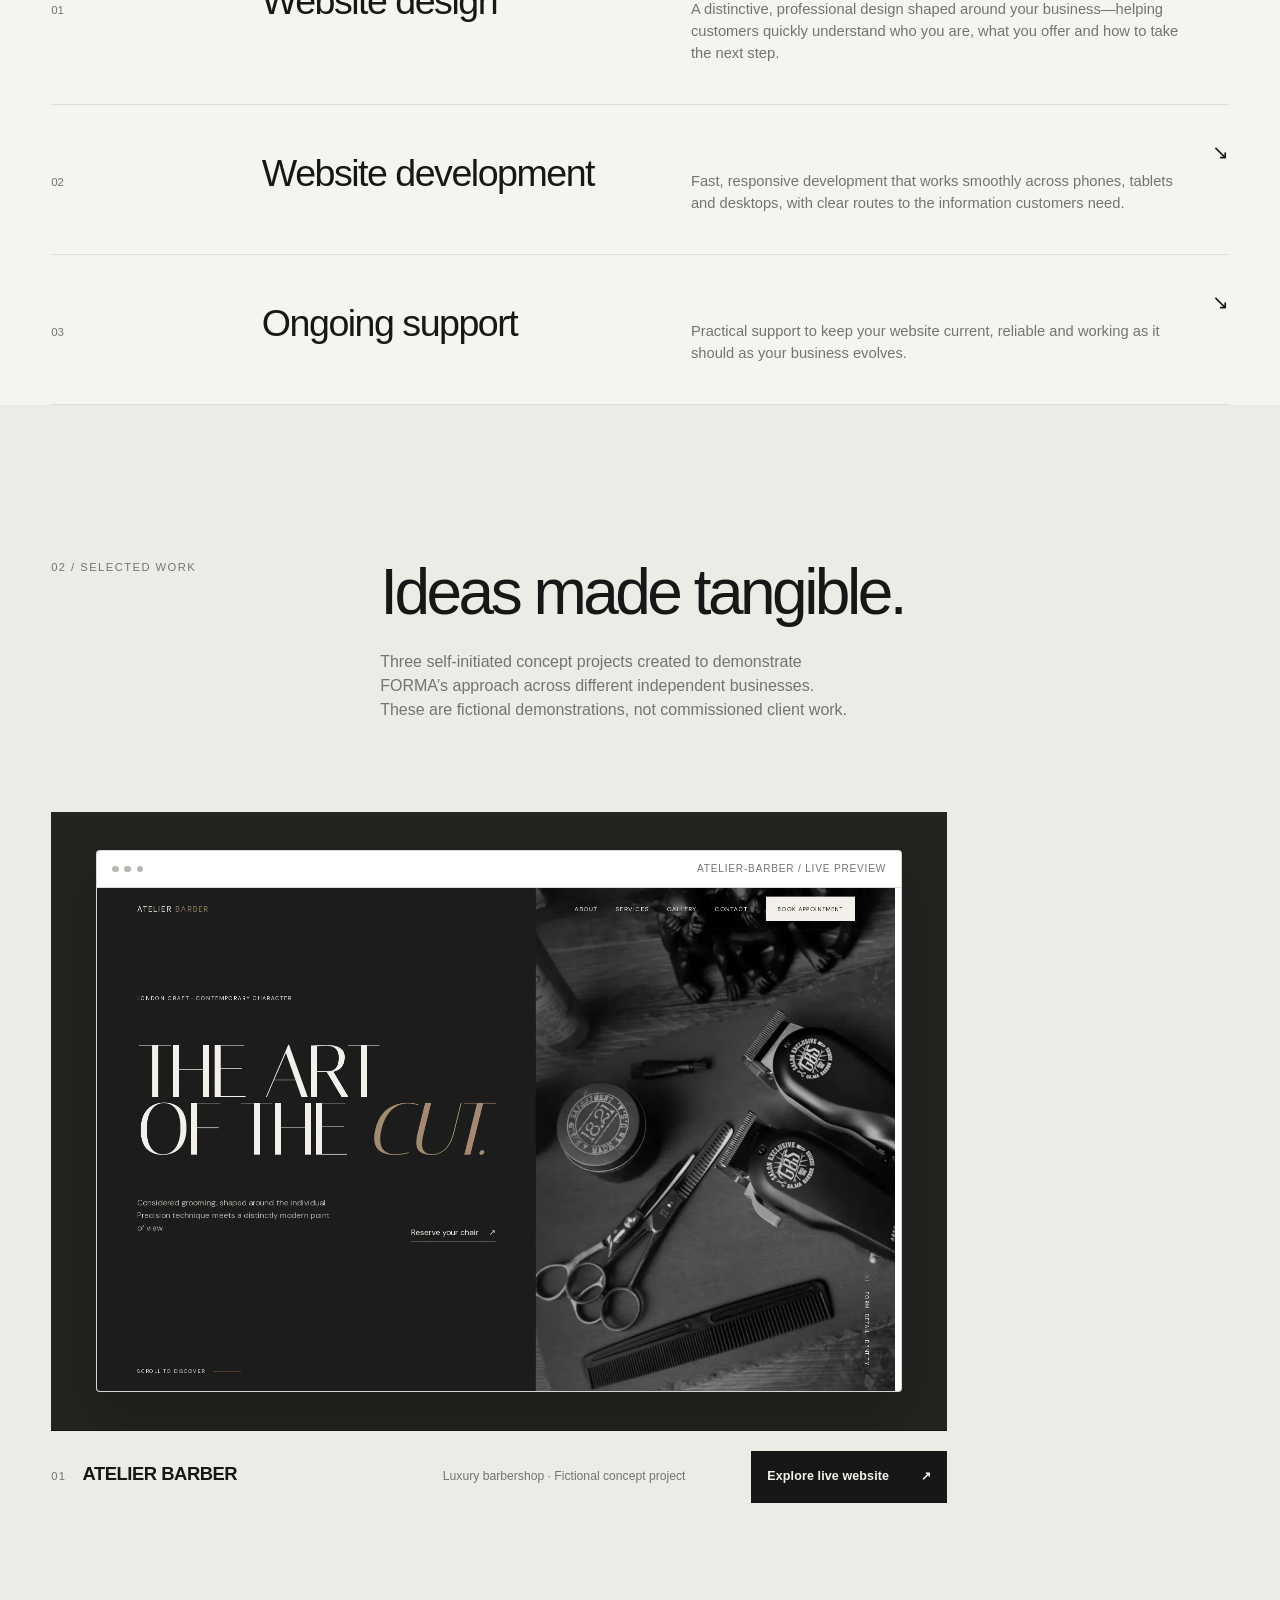
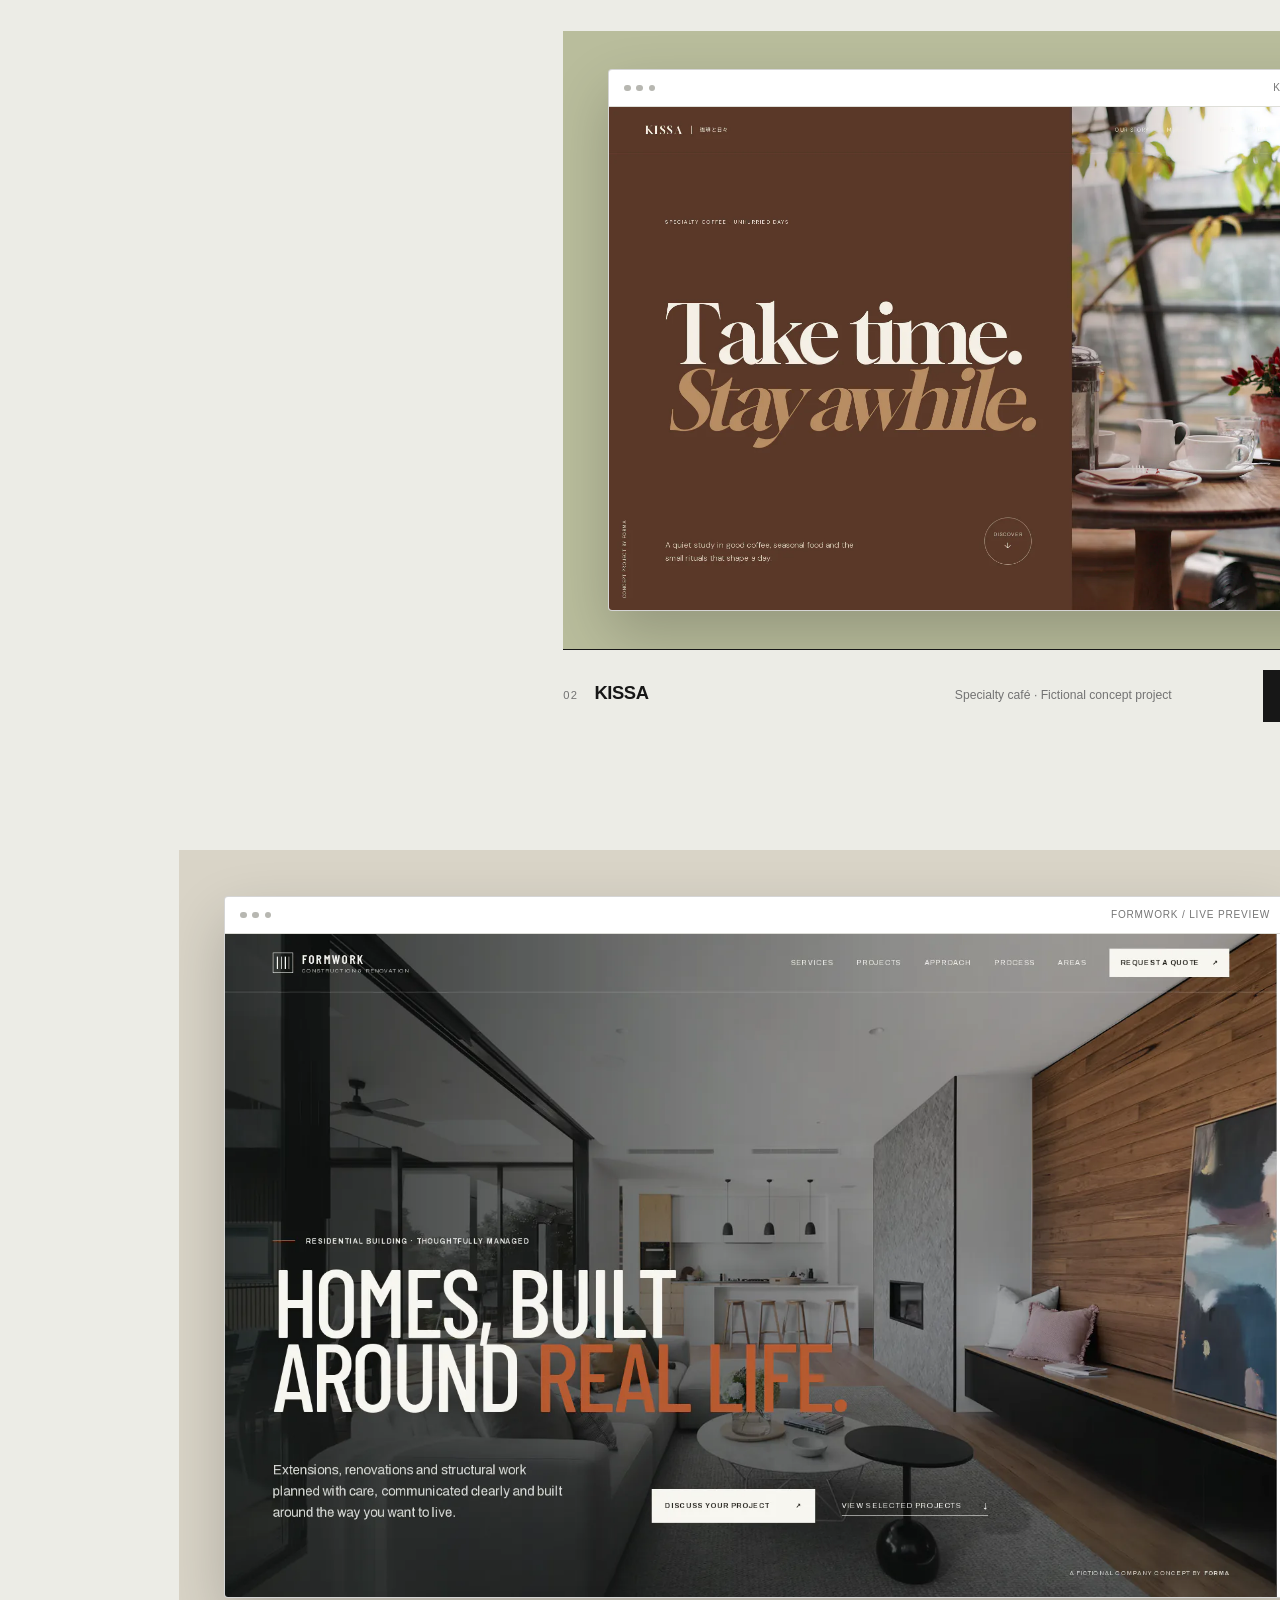
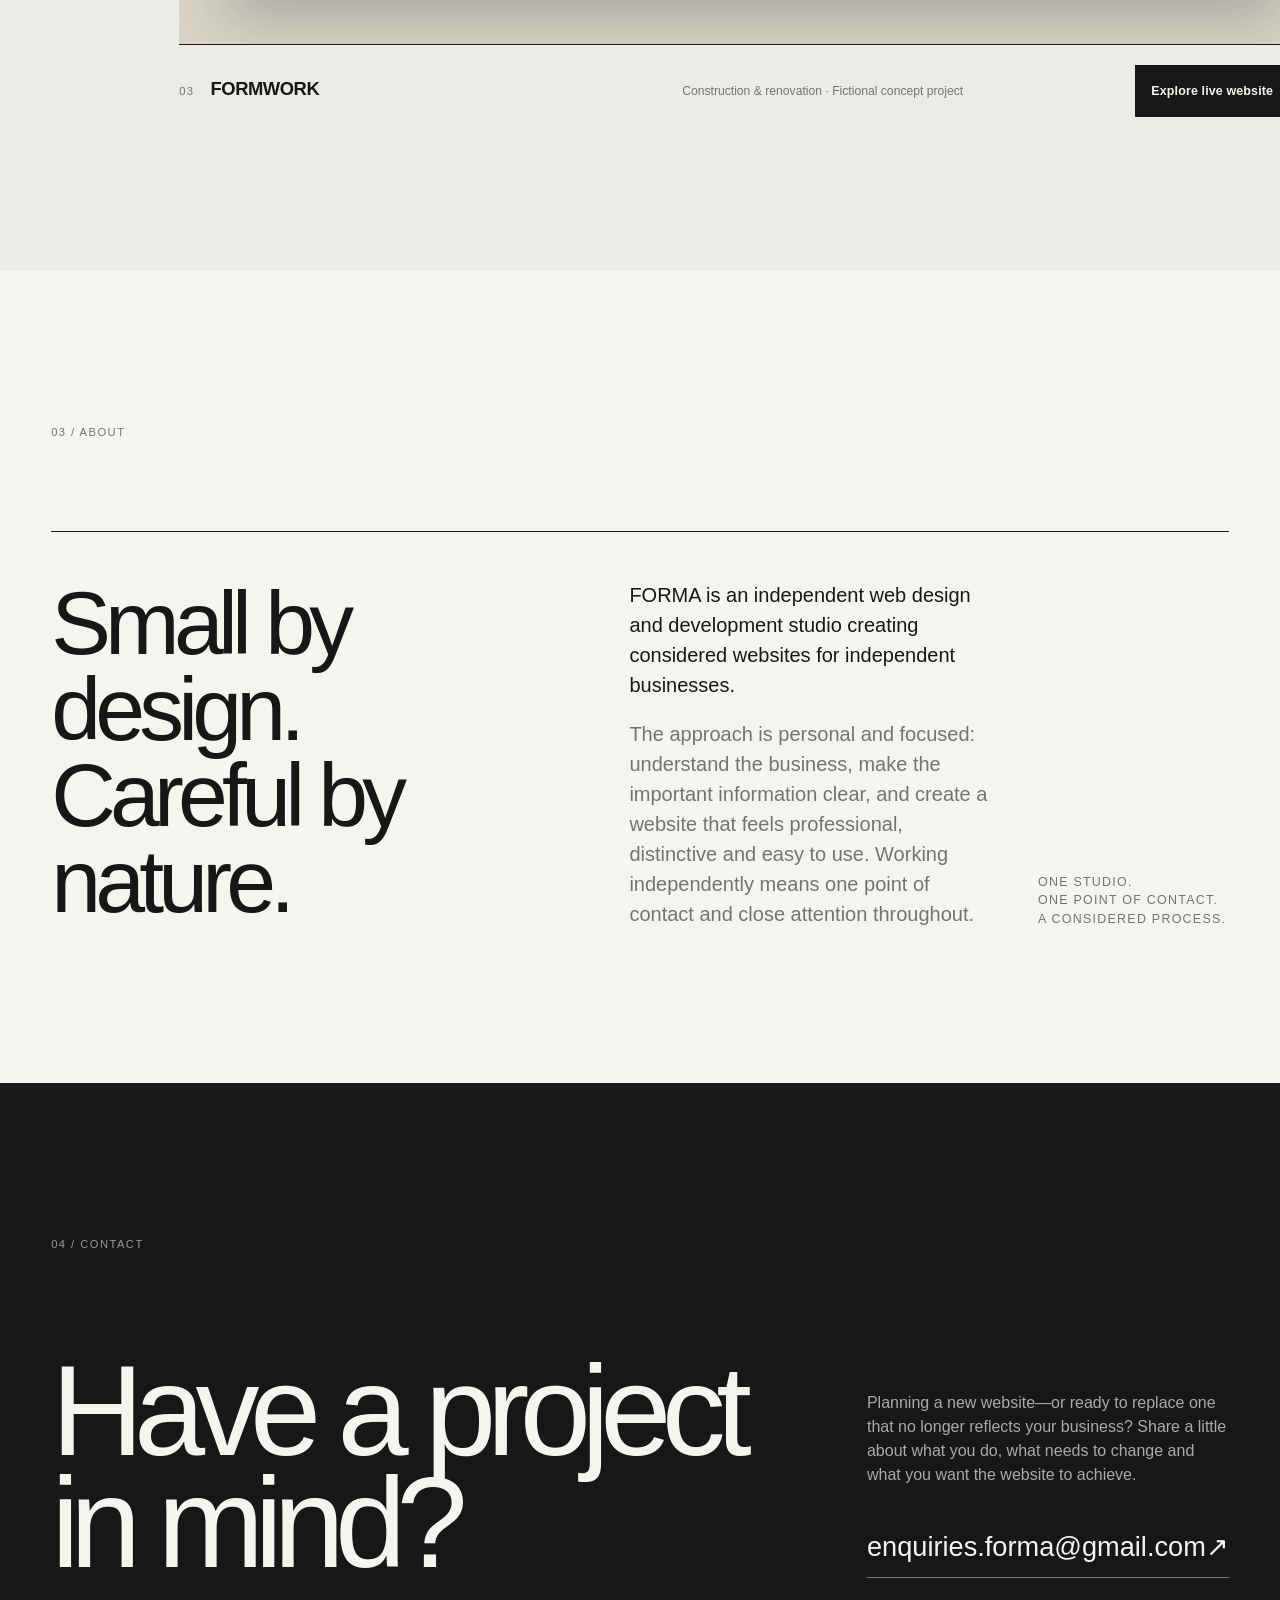
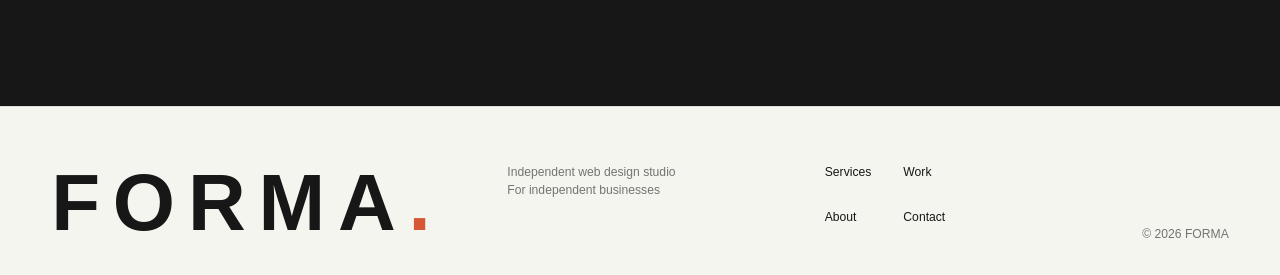
==== commit f006d0e8: "Prepare FORMA portfolio for launch" ====
--- a/index.html
+++ b/index.html
@@ -3,12 +3,24 @@
   <head>
     <meta charset="UTF-8" />
     <meta name="viewport" content="width=device-width, initial-scale=1.0" />
-    <meta name="description" content="FORMA is an independent South London studio designing and building thoughtful websites for small businesses." />
+    <meta name="description" content="FORMA designs and builds considered websites that help independent businesses make a stronger first impression and make it easier for customers to get in touch." />
     <meta name="theme-color" content="#f5f5f0" />
-    <meta property="og:title" content="FORMA — Independent web design studio" />
-    <meta property="og:description" content="Thoughtful website design, development and maintenance for small businesses." />
+    <meta property="og:title" content="FORMA — Considered websites for independent businesses" />
+    <meta property="og:description" content="Beautifully designed, thoughtfully built websites for independent businesses." />
     <meta property="og:type" content="website" />
-    <title>FORMA — Web design &amp; development studio</title>
+    <meta property="og:site_name" content="FORMA" />
+    <meta property="og:image" content="assets/branding/forma-social.png" />
+    <meta property="og:image:type" content="image/png" />
+    <meta property="og:image:width" content="1200" />
+    <meta property="og:image:height" content="630" />
+    <meta property="og:image:alt" content="FORMA — Considered websites for independent businesses" />
+    <meta name="twitter:card" content="summary_large_image" />
+    <meta name="twitter:title" content="FORMA — Considered websites for independent businesses" />
+    <meta name="twitter:description" content="Beautifully designed, thoughtfully built websites for independent businesses." />
+    <meta name="twitter:image" content="assets/branding/forma-social.png" />
+    <meta name="twitter:image:alt" content="FORMA — Considered websites for independent businesses" />
+    <title>FORMA — Considered websites for independent businesses</title>
+    <link rel="icon" href="assets/branding/favicon.svg" type="image/svg+xml" />
     <link rel="stylesheet" href="styles.css" />
     <script src="script.js" defer></script>
   </head>
@@ -36,15 +48,14 @@
     <main id="main">
       <section class="hero section" id="top" aria-labelledby="hero-title">
         <div class="hero-kicker reveal">
-          <p>Independent web studio</p>
-          <p>South London · UK</p>
+          <p>Independent web design studio</p>
         </div>
-        <h1 id="hero-title" class="reveal">Digital experiences,<br /><span>thoughtfully built.</span></h1>
+        <h1 id="hero-title" class="reveal">Considered websites,<br /><span>for independent businesses.</span></h1>
         <div class="hero-bottom reveal">
-          <p class="hero-intro">FORMA designs and develops considered websites for small businesses—clear, useful and made to last.</p>
+          <p class="hero-intro">Beautifully designed and thoughtfully built to give your business a stronger first impression—and make it easier for customers to get in touch.</p>
           <div class="actions">
             <a class="button button-primary" href="#contact">Start a project <span aria-hidden="true">↗</span></a>
-            <a class="text-link" href="#work">Explore our work <span aria-hidden="true">↓</span></a>
+            <a class="button button-secondary" href="#work">Explore our work <span aria-hidden="true">↓</span></a>
           </div>
         </div>
       </section>
@@ -52,26 +63,26 @@
       <section class="section services" id="services" aria-labelledby="services-title">
         <header class="section-heading reveal">
           <p class="eyebrow">01 / Services</p>
-          <h2 id="services-title">A focused set of services for a stronger online presence.</h2>
+          <h2 id="services-title">Everything needed for a website that presents your business professionally and works clearly for your customers.</h2>
         </header>
 
         <div class="service-list">
           <article class="service-item reveal">
             <p class="service-number">01</p>
             <h3>Website design</h3>
-            <p>Purposeful interfaces shaped around your business, your customers and the information they need.</p>
+            <p>A distinctive, professional design shaped around your business—helping customers quickly understand who you are, what you offer and how to take the next step.</p>
             <span class="service-mark" aria-hidden="true">↘</span>
           </article>
           <article class="service-item reveal">
             <p class="service-number">02</p>
             <h3>Website development</h3>
-            <p>Fast, accessible and responsive websites built with a careful eye for detail and longevity.</p>
+            <p>Fast, responsive development that works smoothly across phones, tablets and desktops, with clear routes to the information customers need.</p>
             <span class="service-mark" aria-hidden="true">↘</span>
           </article>
           <article class="service-item reveal">
             <p class="service-number">03</p>
-            <h3>Website maintenance</h3>
-            <p>Practical ongoing support to keep your website current, reliable and performing as it should.</p>
+            <h3>Ongoing support</h3>
+            <p>Practical support to keep your website current, reliable and working as it should as your business evolves.</p>
             <span class="service-mark" aria-hidden="true">↘</span>
           </article>
         </div>
@@ -82,60 +93,57 @@
           <p class="eyebrow">02 / Selected work</p>
           <div>
             <h2 id="work-title">Ideas made tangible.</h2>
-            <p class="section-note">A selection of self-initiated concept projects demonstrating our approach.</p>
+            <p class="section-note">Three self-initiated concept projects created to demonstrate FORMA’s approach across different independent businesses. These are fictional demonstrations, not commissioned client work.</p>
           </div>
         </header>
 
         <div class="projects">
           <article class="project reveal">
-            <div class="project-visual visual-barber" aria-label="Concept website preview for Atelier Barber, a fictional luxury barbershop">
-              <div class="barber-browser">
-                <div class="mock-nav"><b>ATELIER BARBER</b><span>Menu&nbsp;&nbsp; Book</span></div>
-                <p class="barber-overline">LONDON · EST. 2026</p>
-                <p class="barber-display">CUT WITH<br />INTENT.</p>
-                <div class="barber-footer"><span>Traditional craft</span><span>Modern character</span></div>
+            <a class="project-showcase" href="demos/atelier-barber/" aria-labelledby="atelier-title atelier-cta" aria-describedby="atelier-description">
+              <div class="project-visual visual-barber">
+                <div class="browser-frame" aria-hidden="true">
+                  <div class="browser-bar"><span class="browser-dots"><i></i><i></i><i></i></span><span>atelier-barber / live preview</span></div>
+                  <img src="assets/projects/atelier-barber.webp" alt="" width="1600" height="1000" decoding="async" fetchpriority="high" />
+                </div>
               </div>
-            </div>
-            <div class="project-meta">
-              <div><p class="project-index">01</p><h3>Atelier Barber</h3></div>
-              <p>Luxury barbershop · Fictional concept project</p>
-              <a class="project-link" href="../demos/barbershop/index.html">View live demo <span aria-hidden="true">↗</span></a>
-            </div>
+              <div class="project-meta">
+                <div><p class="project-index">01</p><h3 id="atelier-title">ATELIER BARBER</h3></div>
+                <p id="atelier-description">Luxury barbershop · Fictional concept project</p>
+                <span class="project-cta" id="atelier-cta">Explore live website <span aria-hidden="true">↗</span></span>
+              </div>
+            </a>
           </article>
 
           <article class="project reveal">
-            <div class="project-visual visual-cafe" aria-label="Concept website preview for an independent café">
-              <div class="cafe-stamp">OPEN<br />DAILY</div>
-              <div class="cafe-card">
-                <p class="cafe-name">KINU</p>
-                <p class="cafe-jp" lang="ja">喫茶とパン</p>
-                <div class="cafe-lines"></div>
-                <p>COFFEE · BREAD · SEASONAL PLATES</p>
+            <a class="project-showcase" href="demos/kissa/" aria-labelledby="kissa-title kissa-cta" aria-describedby="kissa-description">
+              <div class="project-visual visual-cafe">
+                <div class="browser-frame" aria-hidden="true">
+                  <div class="browser-bar"><span class="browser-dots"><i></i><i></i><i></i></span><span>kissa / live preview</span></div>
+                  <img src="assets/projects/kissa.webp" alt="" width="1600" height="1000" decoding="async" />
+                </div>
               </div>
-              <p class="cafe-side">A quiet corner for good coffee</p>
-            </div>
-            <div class="project-meta">
-              <div><p class="project-index">02</p><h3>Kinu Café</h3></div>
-              <p>Independent café · Concept</p>
-              <p>Art direction / Web design</p>
-            </div>
+              <div class="project-meta">
+                <div><p class="project-index">02</p><h3 id="kissa-title">KISSA</h3></div>
+                <p id="kissa-description">Specialty café · Fictional concept project</p>
+                <span class="project-cta" id="kissa-cta">Explore live website <span aria-hidden="true">↗</span></span>
+              </div>
+            </a>
           </article>
 
           <article class="project reveal">
-            <div class="project-visual visual-trade" aria-label="Concept website preview for a local tradesperson">
-              <div class="trade-grid" aria-hidden="true"></div>
-              <div class="trade-copy">
-                <p class="trade-label">NORTH &amp; FIELD / JOINERY</p>
-                <p class="trade-display">BUILT<br />PROPERLY.</p>
-                <p class="trade-detail">Bespoke joinery and honest craftsmanship<br />for homes across South London.</p>
+            <a class="project-showcase" href="demos/formwork/" aria-labelledby="formwork-title formwork-cta" aria-describedby="formwork-description">
+              <div class="project-visual visual-trade">
+                <div class="browser-frame" aria-hidden="true">
+                  <div class="browser-bar"><span class="browser-dots"><i></i><i></i><i></i></span><span>formwork / live preview</span></div>
+                  <img src="assets/projects/formwork.webp" alt="" width="1600" height="1000" decoding="async" />
+                </div>
               </div>
-              <div class="trade-block" aria-hidden="true"><span>N/F</span></div>
-            </div>
-            <div class="project-meta">
-              <div><p class="project-index">03</p><h3>North &amp; Field</h3></div>
-              <p>Local joiner · Concept</p>
-              <p>Strategy / Design / Build</p>
-            </div>
+              <div class="project-meta">
+                <div><p class="project-index">03</p><h3 id="formwork-title">FORMWORK</h3></div>
+                <p id="formwork-description">Construction &amp; renovation · Fictional concept project</p>
+                <span class="project-cta" id="formwork-cta">Explore live website <span aria-hidden="true">↗</span></span>
+              </div>
+            </a>
           </article>
         </div>
       </section>
@@ -147,8 +155,8 @@
         <div class="about-grid">
           <h2 id="about-title" class="reveal">Small by design.<br />Careful by nature.</h2>
           <div class="about-copy reveal">
-            <p>FORMA is an independent web design and development studio based in South London.</p>
-            <p>We help small businesses establish a professional online presence through considered design, clear communication and dependable development. Working independently keeps the process direct, focused and personal.</p>
+            <p>FORMA is an independent web design and development studio creating considered websites for independent businesses.</p>
+            <p>The approach is personal and focused: understand the business, make the important information clear, and create a website that feels professional, distinctive and easy to use. Working independently means one point of contact and close attention throughout.</p>
           </div>
           <p class="about-aside reveal">One studio.<br />One point of contact.<br />A considered process.</p>
         </div>
@@ -159,9 +167,8 @@
         <div class="contact-grid">
           <h2 id="contact-title" class="reveal">Have a project<br />in mind?</h2>
           <div class="contact-action reveal">
-            <p>Tell us a little about your business, what you need and where you’d like to go next.</p>
-            <a href="mailto:hello@example.com" aria-label="Email hello at example dot com, placeholder address">hello@example.com <span aria-hidden="true">↗</span></a>
-            <small>Placeholder email — replace before publication</small>
+            <p>Planning a new website—or ready to replace one that no longer reflects your business? Share a little about what you do, what needs to change and what you want the website to achieve.</p>
+            <a href="mailto:enquiries.forma@gmail.com" aria-label="Email FORMA at enquiries dot forma at gmail dot com">enquiries.forma@gmail.com <span aria-hidden="true">↗</span></a>
           </div>
         </div>
       </section>
@@ -169,7 +176,7 @@
 
     <footer class="site-footer">
       <a class="wordmark footer-mark" href="#top">FORMA<span aria-hidden="true">.</span></a>
-      <p>Independent web studio<br />South London, UK</p>
+      <p>Independent web design studio<br />For independent businesses</p>
       <nav aria-label="Footer navigation">
         <a href="#services">Services</a>
         <a href="#work">Work</a>
--- a/styles.css
+++ b/styles.css
@@ -99,6 +99,8 @@
 .button { display: inline-flex; min-height: 3.25rem; align-items: center; justify-content: space-between; gap: 2rem; padding: 0 1.15rem; font-size: .85rem; }
 .button-primary { background: var(--ink); color: var(--paper); }
 .button-primary:hover, .button-primary:focus-visible { background: var(--accent); }
+.button-secondary { border: 1px solid var(--ink); background: transparent; }
+.button-secondary:hover, .button-secondary:focus-visible { border-color: var(--accent); background: var(--accent); color: var(--white); }
 .text-link { padding-block: .65rem; border-bottom: 1px solid var(--ink); font-size: .85rem; }
 .button, .text-link, .primary-nav a, .site-footer a { transition: color .2s, background .2s, opacity .2s; }
 
@@ -117,39 +119,34 @@
 .split-heading { display: grid; gap: 2rem; }
 .split-heading h2 { margin-top: 0; }
 .section-note { max-width: 30rem; margin-top: 1.5rem; color: var(--muted); }
+.work { position: relative; z-index: 0; padding-bottom: clamp(6rem, 12vw, 11rem); }
+.work::before { position: absolute; z-index: -1; inset: 0 calc(50% - 50vw); background: #ecece6; content: ""; }
 .projects { display: grid; gap: clamp(4.5rem, 10vw, 9rem); }
-.project-visual { position: relative; overflow: hidden; min-height: clamp(22rem, 72vw, 55rem); }
+.project-showcase { display: block; }
+.project-showcase:focus-visible { outline: 2px solid var(--accent); outline-offset: 8px; }
+.project-visual { position: relative; display: grid; overflow: hidden; aspect-ratio: 1.45; place-items: center; padding: clamp(.8rem, 3.5vw, 4rem); }
 .project-meta { display: grid; gap: 1rem; padding-top: 1.25rem; border-top: 1px solid var(--ink); }
 .project-meta > div { display: flex; gap: 1rem; align-items: baseline; }
 .project-meta h3 { font-size: 1.15rem; font-weight: 550; letter-spacing: -.025em; }
 .project-meta > p { color: var(--muted); font-size: .76rem; }
-.project-link { width: fit-content; padding-bottom: .2rem; border-bottom: 1px solid var(--ink); font-size: .76rem; }
-.project-link:hover, .project-link:focus-visible { color: var(--accent); border-color: var(--accent); }
-
-.visual-barber { display: grid; place-items: center; padding: 7%; background: #242320; }
-.barber-browser { display: flex; width: 100%; height: 100%; min-height: 19rem; flex-direction: column; padding: 5%; background: #e6dfd2; box-shadow: 0 22px 60px rgb(0 0 0 / 25%); }
-.mock-nav, .barber-footer { display: flex; justify-content: space-between; font-size: clamp(.42rem, 1vw, .75rem); letter-spacing: .08em; }
-.barber-overline { margin: auto 0 1rem; font-size: clamp(.45rem, 1vw, .7rem); letter-spacing: .16em; }
-.barber-display { font-family: Georgia, serif; font-size: clamp(2.7rem, 10vw, 8rem); line-height: .8; letter-spacing: -.06em; }
-.barber-footer { margin-top: auto; padding-top: 2rem; border-top: 1px solid #8e877c; color: #5e5a53; }
-
-.visual-cafe { display: grid; place-items: center; padding: 10%; background: #b9bd9c; }
-.cafe-card { width: min(73%, 640px); padding: 9% 8%; background: #f2efe4; text-align: center; box-shadow: 12px 15px 0 rgb(71 76 51 / 15%); }
-.cafe-name { font-family: Georgia, serif; font-size: clamp(3.5rem, 15vw, 10rem); line-height: .9; letter-spacing: -.08em; }
-.cafe-jp { margin-top: 1rem; font-size: clamp(.8rem, 2vw, 1.3rem); letter-spacing: .35em; }
-.cafe-lines { width: 1px; height: clamp(3rem, 9vw, 7rem); margin: 1.5rem auto; background: #707558; }
-.cafe-card > p:last-child { font-size: clamp(.4rem, 1vw, .65rem); letter-spacing: .12em; }
-.cafe-stamp { position: absolute; top: 6%; right: 5%; display: grid; width: clamp(3.5rem, 9vw, 6rem); aspect-ratio: 1; place-items: center; border: 1px solid #5f634b; border-radius: 50%; font-size: clamp(.5rem, 1vw, .75rem); line-height: 1.2; text-align: center; transform: rotate(10deg); }
-.cafe-side { position: absolute; bottom: 4%; left: 3%; font-size: clamp(.45rem, 1vw, .7rem); letter-spacing: .12em; text-transform: uppercase; }
-
+.project-cta { display: inline-flex; min-height: 3.25rem; align-items: center; justify-content: space-between; gap: 2rem; padding: 0 1rem; background: var(--ink); color: var(--paper); font-size: .78rem; font-weight: 600; letter-spacing: .01em; transition: background .2s, color .2s; }
+.project-cta > span { transition: transform .3s var(--ease); }
+.visual-barber { background: #242320; }
+.visual-cafe { background: #b9bd9c; }
 .visual-trade { background: #d9d4c7; }
-.trade-grid { position: absolute; inset: 0; background-image: linear-gradient(rgb(23 23 23 / 10%) 1px, transparent 1px), linear-gradient(90deg, rgb(23 23 23 / 10%) 1px, transparent 1px); background-size: 8.333% 12.5%; }
-.trade-copy { position: absolute; z-index: 1; top: 10%; left: 7%; }
-.trade-label { font-size: clamp(.5rem, 1vw, .8rem); letter-spacing: .13em; }
-.trade-display { margin-top: 12%; font-size: clamp(3.2rem, 12vw, 9rem); font-weight: 750; line-height: .77; letter-spacing: -.08em; }
-.trade-detail { margin-top: 10%; font-size: clamp(.55rem, 1.2vw, .85rem); }
-.trade-block { position: absolute; right: 7%; bottom: 9%; display: grid; width: 28%; aspect-ratio: 1; place-items: center; background: #1e3c34; color: #d9d4c7; }
-.trade-block span { font-size: clamp(1rem, 5vw, 4rem); font-weight: 700; letter-spacing: -.06em; }
+.browser-frame { overflow: hidden; width: 100%; border: 1px solid rgb(23 23 23 / 18%); border-radius: 4px; background: var(--white); box-shadow: 0 24px 60px rgb(0 0 0 / 20%); transition: transform .45s var(--ease), box-shadow .45s var(--ease); }
+.browser-bar { display: flex; min-height: clamp(1.6rem, 3vw, 2.35rem); align-items: center; justify-content: space-between; padding-inline: clamp(.55rem, 1.2vw, 1rem); border-bottom: 1px solid var(--line); color: #757575; font-size: clamp(.42rem, .8vw, .63rem); letter-spacing: .08em; text-transform: uppercase; }
+.browser-dots { display: flex; gap: clamp(.2rem, .45vw, .4rem); }
+.browser-dots i { display: block; width: clamp(.26rem, .5vw, .42rem); aspect-ratio: 1; border-radius: 50%; background: #b7b7b1; }
+.browser-frame img { display: block; width: 100%; height: auto; transition: transform .55s var(--ease); }
+
+@media (hover: hover) {
+  .project-showcase:hover .browser-frame { transform: translateY(-5px); box-shadow: 0 30px 70px rgb(0 0 0 / 25%); }
+  .project-showcase:hover .browser-frame img { transform: scale(1.008); }
+  .project-showcase:hover .project-cta { background: var(--accent); }
+  .project-showcase:hover .project-cta > span { transform: translate(3px, -3px); }
+}
+.project-showcase:focus-visible .project-cta { background: var(--accent); }
 
 .about-grid { display: grid; gap: 3rem; padding-block: clamp(1rem, 4vw, 3rem) clamp(6rem, 12vw, 11rem); border-top: 1px solid var(--ink); }
 .about h2 { font-size: clamp(2.6rem, 7vw, 6.5rem); font-weight: 450; line-height: .96; letter-spacing: -.065em; }
@@ -188,6 +185,7 @@
   .service-item { grid-template-columns: .45fr 1fr 1.25fr; align-items: baseline; gap: 2rem; padding-block: 2.5rem; }
   .split-heading { grid-template-columns: .7fr 2fr; }
   .project-meta { grid-template-columns: 1fr .65fr .65fr; align-items: baseline; }
+  .project-cta { justify-self: end; }
   .about-grid { grid-template-columns: 1.25fr .85fr .45fr; }
   .contact-grid { grid-template-columns: 1.4fr .6fr; }
   .site-footer { grid-template-columns: 1.2fr .8fr .8fr auto; }
@@ -198,12 +196,11 @@
   .project { grid-column: span 8; }
   .project:nth-child(2) { grid-column: 5 / span 8; }
   .project:nth-child(3) { grid-column: 2 / span 10; }
-  .project-visual { min-height: 45rem; }
-  .project:nth-child(3) .project-visual { min-height: 52rem; }
 }
 
 @media (prefers-reduced-motion: reduce) {
   html { scroll-behavior: auto; }
   *, *::before, *::after { scroll-behavior: auto !important; transition-duration: .01ms !important; animation-duration: .01ms !important; animation-iteration-count: 1 !important; }
   .reveal { opacity: 1; transform: none; }
-}
+  .project-showcase:hover .browser-frame, .project-showcase:hover .browser-frame img, .project-showcase:hover .project-cta > span { transform: none; }
+}
